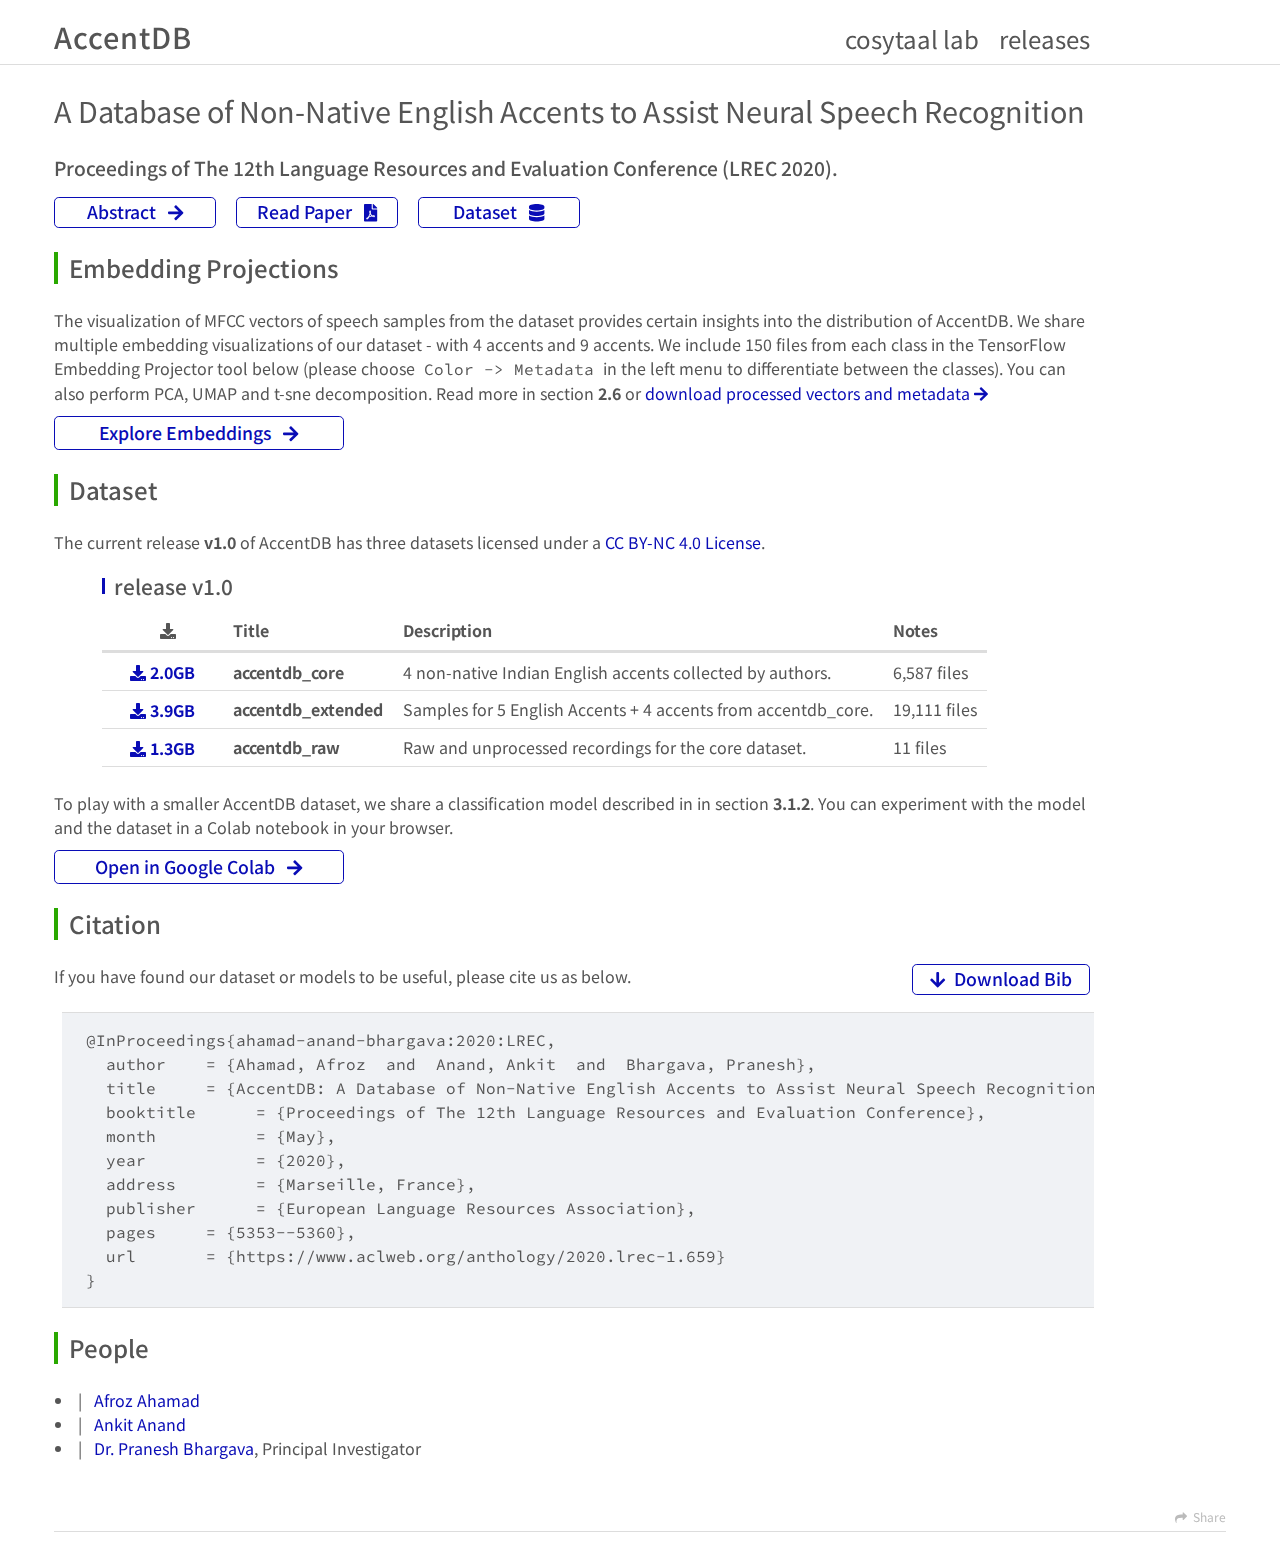
==== about/index.html @ f9393a32 "Site updated: 2020-05-30 22:33:42" ====
<!DOCTYPE html>
<html>
<head>
  <meta charset="utf-8">
  
<!-- Google Analytics -->
<!-- Google Analytics -->
<script type="text/javascript">
  (function(i,s,o,g,r,a,m){i['GoogleAnalyticsObject']=r;i[r]=i[r]||function(){
  (i[r].q=i[r].q||[]).push(arguments)},i[r].l=1*new Date();a=s.createElement(o),
  m=s.getElementsByTagName(o)[0];a.async=1;a.src=g;m.parentNode.insertBefore(a,m)
  })(window,document,'script','//www.google-analytics.com/analytics.js','ga');
  
  ga('create', 'UA-130229762-1', 'auto');
  ga('send', 'pageview');
  
  </script>
  <!-- End Google Analytics -->
<!-- End Google Analytics -->


  
  <title>A Database of Non-Native English Accents to Assist Neural Speech Recognition | AccentDB</title>
  <meta name="viewport" content="width=device-width, initial-scale=1, maximum-scale=1">
  <meta name="description" content="A Database of Non-Native English Accents to Assist Neural Speech Recognition">
<meta property="og:type" content="website">
<meta property="og:title" content="A Database of Non-Native English Accents to Assist Neural Speech Recognition">
<meta property="og:url" content="https:&#x2F;&#x2F;accentdb.github.io&#x2F;about&#x2F;index.html">
<meta property="og:site_name" content="AccentDB">
<meta property="og:description" content="A Database of Non-Native English Accents to Assist Neural Speech Recognition">
<meta property="og:locale" content="en">
<meta property="og:updated_time" content="2020-05-30T17:02:14.116Z">
<meta name="twitter:card" content="summary">
  
    <link rel="alternate" href="/atom.xml" title="AccentDB" type="application/atom+xml">
  
  
    <link rel="icon" href="/logo.ico">
  
  
    <link href="//fonts.googleapis.com/css?family=Source+Code+Pro" rel="stylesheet" type="text/css">
  
  <link href="https://fonts.googleapis.com/css?family=Noto+Sans+KR:100,300,400,700&amp;subset=korean" rel="stylesheet">
  <link rel="stylesheet" href="/css/style.css">
</head>

<body>
  <div id="container">
    <div id="wrap">
      <header id="header">
  <!--<div id="banner"></div>-->
  <div id="header-outer" class="outer">
    <div id="header-inner" class="inner">
      <nav id="main-nav">
        <a id="main-nav-toggle" class="nav-icon"></a>
        <a href="/about"" id="main-nav-title" class="main-nav-link">AccentDB</a>
        
        <a class="side-nav-title" href="https://github.com/AccentDB/accentdb.github.io/releases" target="_blank" rel="noopener" title="GitHub Releases">releases</a>
        <a class="side-nav-title" href="https://sites.google.com/view/cosytaal/home" target="_blank" rel="noopener" title="Cosy-Taal Lab">cosytaal lab</a>
      </nav>
    </div>
  </div>
</header>

      <div class="outer">
        <section id="main"><article id="page-" class="article article-type-page" itemscope itemprop="blogPost">
  <div class="article-meta">
    
  </div>
  <div class="article-inner">
    
    
      <header class="article-header">
        
  
    <h1 class="article-title" itemprop="name">
      A Database of Non-Native English Accents to Assist Neural Speech Recognition
    </h1>
  

      </header>
    
    <div class="article-entry" itemprop="articleBody">
      
        <p><a class="conf" name="paper" href="http://www.lrec-conf.org/proceedings/lrec2020/index.html" target="_blank" rel="noopener"> Proceedings of The 12th Language Resources and Evaluation Conference (LREC 2020). </a><br><a class="button" href="https://www.aclweb.org/anthology/2020.lrec-1.659/" target="_blank" rel="noopener"> Abstract &nbsp; <svg aria-hidden="true" focusable="false" data-prefix="fas" data-icon="arrow-right" class="svg-inline--fa fa-arrow-right fa-w-14" role="img" xmlns="http://www.w3.org/2000/svg" viewBox="0 0 448 512"><path fill="currentColor" d="M190.5 66.9l22.2-22.2c9.4-9.4 24.6-9.4 33.9 0L441 239c9.4 9.4 9.4 24.6 0 33.9L246.6 467.3c-9.4 9.4-24.6 9.4-33.9 0l-22.2-22.2c-9.5-9.5-9.3-25 .4-34.3L311.4 296H24c-13.3 0-24-10.7-24-24v-32c0-13.3 10.7-24 24-24h287.4L190.9 101.2c-9.8-9.3-10-24.8-.4-34.3z"></path></svg> </a> <a class="button" href="https://www.aclweb.org/anthology/2020.lrec-1.659.pdf" target="_blank" rel="noopener"> Read Paper &nbsp; <svg aria-hidden="true" focusable="false" data-prefix="fas" data-icon="file-pdf" class="svg-inline--fa fa-file-pdf fa-w-12" role="img" xmlns="http://www.w3.org/2000/svg" viewBox="0 0 384 512"><path fill="currentColor" d="M181.9 256.1c-5-16-4.9-46.9-2-46.9 8.4 0 7.6 36.9 2 46.9zm-1.7 47.2c-7.7 20.2-17.3 43.3-28.4 62.7 18.3-7 39-17.2 62.9-21.9-12.7-9.6-24.9-23.4-34.5-40.8zM86.1 428.1c0 .8 13.2-5.4 34.9-40.2-6.7 6.3-29.1 24.5-34.9 40.2zM248 160h136v328c0 13.3-10.7 24-24 24H24c-13.3 0-24-10.7-24-24V24C0 10.7 10.7 0 24 0h200v136c0 13.2 10.8 24 24 24zm-8 171.8c-20-12.2-33.3-29-42.7-53.8 4.5-18.5 11.6-46.6 6.2-64.2-4.7-29.4-42.4-26.5-47.8-6.8-5 18.3-.4 44.1 8.1 77-11.6 27.6-28.7 64.6-40.8 85.8-.1 0-.1.1-.2.1-27.1 13.9-73.6 44.5-54.5 68 5.6 6.9 16 10 21.5 10 17.9 0 35.7-18 61.1-61.8 25.8-8.5 54.1-19.1 79-23.2 21.7 11.8 47.1 19.5 64 19.5 29.2 0 31.2-32 19.7-43.4-13.9-13.6-54.3-9.7-73.6-7.2zM377 105L279 7c-4.5-4.5-10.6-7-17-7h-6v128h128v-6.1c0-6.3-2.5-12.4-7-16.9zm-74.1 255.3c4.1-2.7-2.5-11.9-42.8-9 37.1 15.8 42.8 9 42.8 9z"></path></svg> </a> <a class="button" href="#dataset"> Dataset &nbsp; <svg aria-hidden="true" focusable="false" data-prefix="fas" data-icon="database" class="svg-inline--fa fa-database fa-w-14" role="img" xmlns="http://www.w3.org/2000/svg" viewBox="0 0 448 512"><path fill="currentColor" d="M448 73.143v45.714C448 159.143 347.667 192 224 192S0 159.143 0 118.857V73.143C0 32.857 100.333 0 224 0s224 32.857 224 73.143zM448 176v102.857C448 319.143 347.667 352 224 352S0 319.143 0 278.857V176c48.125 33.143 136.208 48.572 224 48.572S399.874 209.143 448 176zm0 160v102.857C448 479.143 347.667 512 224 512S0 479.143 0 438.857V336c48.125 33.143 136.208 48.572 224 48.572S399.874 369.143 448 336z"></path></svg> </a></p>
<h2 id="Embedding-Projections"><a href="#Embedding-Projections" class="headerlink" title="Embedding Projections"></a>Embedding Projections</h2><p>The visualization of MFCC vectors of speech samples from the dataset provides certain insights into the distribution of AccentDB. We share multiple embedding visualizations of our dataset - with 4 accents and 9 accents. We include 150 files from each  class in the TensorFlow Embedding Projector tool below (please choose <code>Color -&gt; Metadata</code> in the left menu to differentiate between the classes). You can also perform PCA, UMAP and t-sne decomposition. Read more in section <strong>2.6</strong> or <a href="https://github.com/AccentDB/embedding-projection" target="_blank" rel="noopener" name="dataset">download processed vectors and metadata <svg aria-hidden="true" focusable="false" data-prefix="fas" data-icon="arrow-right" class="svg-inline--fa fa-arrow-right fa-w-14" role="img" xmlns="http://www.w3.org/2000/svg" viewBox="0 0 448 512"><path fill="currentColor" d="M190.5 66.9l22.2-22.2c9.4-9.4 24.6-9.4 33.9 0L441 239c9.4 9.4 9.4 24.6 0 33.9L246.6 467.3c-9.4 9.4-24.6 9.4-33.9 0l-22.2-22.2c-9.5-9.5-9.3-25 .4-34.3L311.4 296H24c-13.3 0-24-10.7-24-24v-32c0-13.3 10.7-24 24-24h287.4L190.9 101.2c-9.8-9.3-10-24.8-.4-34.3z"></path></svg></a><br><a class="button-large" href="https://projector.tensorflow.org/?config=https://raw.githubusercontent.com/AccentDB/embedding-150/master/template_projector_config.json" target="_blank" rel="noopener"> Explore Embeddings &nbsp; <svg aria-hidden="true" focusable="false" data-prefix="fas" data-icon="arrow-right" class="svg-inline--fa fa-arrow-right fa-w-14" role="img" xmlns="http://www.w3.org/2000/svg" viewBox="0 0 448 512"><path fill="currentColor" d="M190.5 66.9l22.2-22.2c9.4-9.4 24.6-9.4 33.9 0L441 239c9.4 9.4 9.4 24.6 0 33.9L246.6 467.3c-9.4 9.4-24.6 9.4-33.9 0l-22.2-22.2c-9.5-9.5-9.3-25 .4-34.3L311.4 296H24c-13.3 0-24-10.7-24-24v-32c0-13.3 10.7-24 24-24h287.4L190.9 101.2c-9.8-9.3-10-24.8-.4-34.3z"></path></svg></a></p>
<h2 id="Dataset"><a href="#Dataset" class="headerlink" title="Dataset"></a>Dataset</h2><p>The current release <strong>v1.0</strong> of AccentDB has three datasets licensed under a <a href="./LICENSE">CC BY-NC 4.0 License</a>.</p>
<h3 id="release-v1-0"><a href="#release-v1-0" class="headerlink" title="release v1.0"></a>release v1.0</h3><table>
<thead>
<tr>
<th align="center"><center> <svg aria-hidden="true" focusable="false" data-prefix="fas" data-icon="download" class="svg-inline--fa fa-download fa-w-16" role="img" xmlns="http://www.w3.org/2000/svg" viewBox="0 0 512 512"><path fill="currentColor" d="M216 0h80c13.3 0 24 10.7 24 24v168h87.7c17.8 0 26.7 21.5 14.1 34.1L269.7 378.3c-7.5 7.5-19.8 7.5-27.3 0L90.1 226.1c-12.6-12.6-3.7-34.1 14.1-34.1H192V24c0-13.3 10.7-24 24-24zm296 376v112c0 13.3-10.7 24-24 24H24c-13.3 0-24-10.7-24-24V376c0-13.3 10.7-24 24-24h146.7l49 49c20.1 20.1 52.5 20.1 72.6 0l49-49H488c13.3 0 24 10.7 24 24zm-124 88c0-11-9-20-20-20s-20 9-20 20 9 20 20 20 20-9 20-20zm64 0c0-11-9-20-20-20s-20 9-20 20 9 20 20 20 20-9 20-20z"></path></svg> </center></th>
<th align="left">Title</th>
<th align="left">Description</th>
<th align="right">Notes</th>
</tr>
</thead>
<tbody><tr>
<td align="center"><a class="button-download" href=""> <svg aria-hidden="true" focusable="false" data-prefix="fas" data-icon="download" class="svg-inline--fa fa-download fa-w-16" role="img" xmlns="http://www.w3.org/2000/svg" viewBox="0 0 512 512"><path fill="currentColor" d="M216 0h80c13.3 0 24 10.7 24 24v168h87.7c17.8 0 26.7 21.5 14.1 34.1L269.7 378.3c-7.5 7.5-19.8 7.5-27.3 0L90.1 226.1c-12.6-12.6-3.7-34.1 14.1-34.1H192V24c0-13.3 10.7-24 24-24zm296 376v112c0 13.3-10.7 24-24 24H24c-13.3 0-24-10.7-24-24V376c0-13.3 10.7-24 24-24h146.7l49 49c20.1 20.1 52.5 20.1 72.6 0l49-49H488c13.3 0 24 10.7 24 24zm-124 88c0-11-9-20-20-20s-20 9-20 20 9 20 20 20 20-9 20-20zm64 0c0-11-9-20-20-20s-20 9-20 20 9 20 20 20 20-9 20-20z"></path></svg> <strong>2.0GB</strong> </a></td>
<td align="left"><strong>accentdb_core</strong></td>
<td align="left">4 non-native Indian English accents collected by authors.</td>
<td align="right">6,587 files</td>
</tr>
<tr>
<td align="center"><a class="button-download" href=""> <svg aria-hidden="true" focusable="false" data-prefix="fas" data-icon="download" class="svg-inline--fa fa-download fa-w-16" role="img" xmlns="http://www.w3.org/2000/svg" viewBox="0 0 512 512"><path fill="currentColor" d="M216 0h80c13.3 0 24 10.7 24 24v168h87.7c17.8 0 26.7 21.5 14.1 34.1L269.7 378.3c-7.5 7.5-19.8 7.5-27.3 0L90.1 226.1c-12.6-12.6-3.7-34.1 14.1-34.1H192V24c0-13.3 10.7-24 24-24zm296 376v112c0 13.3-10.7 24-24 24H24c-13.3 0-24-10.7-24-24V376c0-13.3 10.7-24 24-24h146.7l49 49c20.1 20.1 52.5 20.1 72.6 0l49-49H488c13.3 0 24 10.7 24 24zm-124 88c0-11-9-20-20-20s-20 9-20 20 9 20 20 20 20-9 20-20zm64 0c0-11-9-20-20-20s-20 9-20 20 9 20 20 20 20-9 20-20z"></path></svg> <strong>3.9GB</strong> </a></td>
<td align="left"><strong>accentdb_extended</strong></td>
<td align="left">Samples for 5 English Accents + 4 accents from accentdb_core.</td>
<td align="right">19,111 files</td>
</tr>
<tr>
<td align="center"><a class="button-download" href=""> <svg aria-hidden="true" focusable="false" data-prefix="fas" data-icon="download" class="svg-inline--fa fa-download fa-w-16" role="img" xmlns="http://www.w3.org/2000/svg" viewBox="0 0 512 512"><path fill="currentColor" d="M216 0h80c13.3 0 24 10.7 24 24v168h87.7c17.8 0 26.7 21.5 14.1 34.1L269.7 378.3c-7.5 7.5-19.8 7.5-27.3 0L90.1 226.1c-12.6-12.6-3.7-34.1 14.1-34.1H192V24c0-13.3 10.7-24 24-24zm296 376v112c0 13.3-10.7 24-24 24H24c-13.3 0-24-10.7-24-24V376c0-13.3 10.7-24 24-24h146.7l49 49c20.1 20.1 52.5 20.1 72.6 0l49-49H488c13.3 0 24 10.7 24 24zm-124 88c0-11-9-20-20-20s-20 9-20 20 9 20 20 20 20-9 20-20zm64 0c0-11-9-20-20-20s-20 9-20 20 9 20 20 20 20-9 20-20z"></path></svg> <strong>1.3GB</strong> </a></td>
<td align="left"><strong>accentdb_raw</strong></td>
<td align="left">Raw and unprocessed recordings for the core dataset.</td>
<td align="right">11 files</td>
</tr>
</tbody></table>
<p>To play with a smaller AccentDB dataset, we share a classification model described in in section <strong>3.1.2</strong>. You can experiment with the model and the dataset in a Colab notebook in your browser.<br><a class="button-large" href="https://www.google.com" target="_blank" rel="noopener"> Open in Google Colab &nbsp; <svg aria-hidden="true" focusable="false" data-prefix="fas" data-icon="arrow-right" class="svg-inline--fa fa-arrow-right fa-w-14" role="img" xmlns="http://www.w3.org/2000/svg" viewBox="0 0 448 512"><path fill="currentColor" d="M190.5 66.9l22.2-22.2c9.4-9.4 24.6-9.4 33.9 0L441 239c9.4 9.4 9.4 24.6 0 33.9L246.6 467.3c-9.4 9.4-24.6 9.4-33.9 0l-22.2-22.2c-9.5-9.5-9.3-25 .4-34.3L311.4 296H24c-13.3 0-24-10.7-24-24v-32c0-13.3 10.7-24 24-24h287.4L190.9 101.2c-9.8-9.3-10-24.8-.4-34.3z"></path></svg></a></p>
<h2 id="Citation"><a href="#Citation" class="headerlink" title="Citation"></a>Citation</h2><p>If you have found our dataset or models to be useful, please cite us as below. <a class="button-bib" target="_blank" href="http://www.lrec-conf.org/proceedings/lrec2020/bib/2020.lrec-1.659.bib"><svg aria-hidden="true" focusable="false" data-prefix="fas" data-icon="arrow-down" class="svg-inline--fa fa-arrow-down fa-w-14" role="img" xmlns="http://www.w3.org/2000/svg" viewBox="0 0 448 512"><path fill="currentColor" d="M413.1 222.5l22.2 22.2c9.4 9.4 9.4 24.6 0 33.9L241 473c-9.4 9.4-24.6 9.4-33.9 0L12.7 278.6c-9.4-9.4-9.4-24.6 0-33.9l22.2-22.2c9.5-9.5 25-9.3 34.3.4L184 343.4V56c0-13.3 10.7-24 24-24h32c13.3 0 24 10.7 24 24v287.4l114.8-120.5c9.3-9.8 24.8-10 34.3-.4z"></path></svg>&nbsp;&nbsp;Download Bib</a></p>
<figure class="highlight plain"><table><tr><td class="gutter"><pre><span class="line">1</span></pre></td><td class="code"><pre><span class="line">@InProceedings&#123;ahamad-anand-bhargava:2020:LREC,</span></pre></td></tr><tr><td class="gutter"><pre><span class="line">2</span></pre></td><td class="code"><pre><span class="line">  author    &#x3D; &#123;Ahamad, Afroz  and  Anand, Ankit  and  Bhargava, Pranesh&#125;,</span></pre></td></tr><tr><td class="gutter"><pre><span class="line">3</span></pre></td><td class="code"><pre><span class="line">  title     &#x3D; &#123;AccentDB: A Database of Non-Native English Accents to Assist Neural Speech Recognition&#125;,</span></pre></td></tr><tr><td class="gutter"><pre><span class="line">4</span></pre></td><td class="code"><pre><span class="line">  booktitle      &#x3D; &#123;Proceedings of The 12th Language Resources and Evaluation Conference&#125;,</span></pre></td></tr><tr><td class="gutter"><pre><span class="line">5</span></pre></td><td class="code"><pre><span class="line">  month          &#x3D; &#123;May&#125;,</span></pre></td></tr><tr><td class="gutter"><pre><span class="line">6</span></pre></td><td class="code"><pre><span class="line">  year           &#x3D; &#123;2020&#125;,</span></pre></td></tr><tr><td class="gutter"><pre><span class="line">7</span></pre></td><td class="code"><pre><span class="line">  address        &#x3D; &#123;Marseille, France&#125;,</span></pre></td></tr><tr><td class="gutter"><pre><span class="line">8</span></pre></td><td class="code"><pre><span class="line">  publisher      &#x3D; &#123;European Language Resources Association&#125;,</span></pre></td></tr><tr><td class="gutter"><pre><span class="line">9</span></pre></td><td class="code"><pre><span class="line">  pages     &#x3D; &#123;5353--5360&#125;,</span></pre></td></tr><tr><td class="gutter"><pre><span class="line">10</span></pre></td><td class="code"><pre><span class="line">  url       &#x3D; &#123;https:&#x2F;&#x2F;www.aclweb.org&#x2F;anthology&#x2F;2020.lrec-1.659&#125;</span></pre></td></tr><tr><td class="gutter"><pre><span class="line">11</span></pre></td><td class="code"><pre><span class="line">&#125;</span></pre></td></tr></table></figure>

<h2 id="People"><a href="#People" class="headerlink" title="People"></a>People</h2><ul>
<li>&nbsp;| &nbsp; <a href="https://afrozsahamad.com/" target="_blank" rel="noopener">Afroz Ahamad</a></li>
<li>&nbsp;| &nbsp; <a href="https://github.com/ankit0905" target="_blank" rel="noopener">Ankit Anand</a></li>
<li>&nbsp;| &nbsp; <a href="https://universe.bits-pilani.ac.in/hyderabad/praneshbhargava/Profile" target="_blank" rel="noopener">Dr. Pranesh Bhargava</a>, Principal Investigator</li>
</ul>
<style>svg:not(:root).svg-inline--fa {
  overflow: visible;
}

.svg-inline--fa {
  display: inline-block;
  font-size: inherit;
  height: 1em;
  overflow: visible;
  vertical-align: -0.125em;
}
.svg-inline--fa.fa-lg {
  vertical-align: -0.225em;
}
.svg-inline--fa.fa-w-1 {
  width: 0.0625em;
}
.svg-inline--fa.fa-w-2 {
  width: 0.125em;
}
.svg-inline--fa.fa-w-3 {
  width: 0.1875em;
}
.svg-inline--fa.fa-w-4 {
  width: 0.25em;
}
.svg-inline--fa.fa-w-5 {
  width: 0.3125em;
}
.svg-inline--fa.fa-w-6 {
  width: 0.375em;
}
.svg-inline--fa.fa-w-7 {
  width: 0.4375em;
}
.svg-inline--fa.fa-w-8 {
  width: 0.5em;
}
.svg-inline--fa.fa-w-9 {
  width: 0.5625em;
}
.svg-inline--fa.fa-w-10 {
  width: 0.625em;
}
.svg-inline--fa.fa-w-11 {
  width: 0.6875em;
}
.svg-inline--fa.fa-w-12 {
  width: 0.75em;
}
.svg-inline--fa.fa-w-13 {
  width: 0.8125em;
}
.svg-inline--fa.fa-w-14 {
  width: 0.875em;
}
.svg-inline--fa.fa-w-15 {
  width: 0.9375em;
}
.svg-inline--fa.fa-w-16 {
  width: 1em;
}
.svg-inline--fa.fa-w-17 {
  width: 1.0625em;
}
.svg-inline--fa.fa-w-18 {
  width: 1.125em;
}
.svg-inline--fa.fa-w-19 {
  width: 1.1875em;
}
.svg-inline--fa.fa-w-20 {
  width: 1.25em;
}
.svg-inline--fa.fa-pull-left {
  margin-right: 0.3em;
  width: auto;
}
.svg-inline--fa.fa-pull-right {
  margin-left: 0.3em;
  width: auto;
}
.svg-inline--fa.fa-border {
  height: 1.5em;
}
.svg-inline--fa.fa-li {
  width: 2em;
}
.svg-inline--fa.fa-fw {
  width: 1.25em;
}

.fa-layers svg.svg-inline--fa {
  bottom: 0;
  left: 0;
  margin: auto;
  position: absolute;
  right: 0;
  top: 0;
}

.fa-layers {
  display: inline-block;
  height: 1em;
  position: relative;
  text-align: center;
  vertical-align: -0.125em;
  width: 1em;
}
.fa-layers svg.svg-inline--fa {
  -webkit-transform-origin: center center;
          transform-origin: center center;
}

.fa-layers-counter, .fa-layers-text {
  display: inline-block;
  position: absolute;
  text-align: center;
}

.fa-layers-text {
  left: 50%;
  top: 50%;
  -webkit-transform: translate(-50%, -50%);
          transform: translate(-50%, -50%);
  -webkit-transform-origin: center center;
          transform-origin: center center;
}

.fa-layers-counter {
  background-color: #ff253a;
  border-radius: 1em;
  -webkit-box-sizing: border-box;
          box-sizing: border-box;
  color: #fff;
  height: 1.5em;
  line-height: 1;
  max-width: 5em;
  min-width: 1.5em;
  overflow: hidden;
  padding: 0.25em;
  right: 0;
  text-overflow: ellipsis;
  top: 0;
  -webkit-transform: scale(0.25);
          transform: scale(0.25);
  -webkit-transform-origin: top right;
          transform-origin: top right;
}

.fa-layers-bottom-right {
  bottom: 0;
  right: 0;
  top: auto;
  -webkit-transform: scale(0.25);
          transform: scale(0.25);
  -webkit-transform-origin: bottom right;
          transform-origin: bottom right;
}

.fa-layers-bottom-left {
  bottom: 0;
  left: 0;
  right: auto;
  top: auto;
  -webkit-transform: scale(0.25);
          transform: scale(0.25);
  -webkit-transform-origin: bottom left;
          transform-origin: bottom left;
}

.fa-layers-top-right {
  right: 0;
  top: 0;
  -webkit-transform: scale(0.25);
          transform: scale(0.25);
  -webkit-transform-origin: top right;
          transform-origin: top right;
}

.fa-layers-top-left {
  left: 0;
  right: auto;
  top: 0;
  -webkit-transform: scale(0.25);
          transform: scale(0.25);
  -webkit-transform-origin: top left;
          transform-origin: top left;
}

.fa-lg {
  font-size: 1.3333333333em;
  line-height: 0.75em;
  vertical-align: -0.0667em;
}

.fa-xs {
  font-size: 0.75em;
}

.fa-sm {
  font-size: 0.875em;
}

.fa-1x {
  font-size: 1em;
}

.fa-2x {
  font-size: 2em;
}

.fa-3x {
  font-size: 3em;
}

.fa-4x {
  font-size: 4em;
}

.fa-5x {
  font-size: 5em;
}

.fa-6x {
  font-size: 6em;
}

.fa-7x {
  font-size: 7em;
}

.fa-8x {
  font-size: 8em;
}

.fa-9x {
  font-size: 9em;
}

.fa-10x {
  font-size: 10em;
}

.fa-fw {
  text-align: center;
  width: 1.25em;
}

.fa-ul {
  list-style-type: none;
  margin-left: 2.5em;
  padding-left: 0;
}
.fa-ul > li {
  position: relative;
}

.fa-li {
  left: -2em;
  position: absolute;
  text-align: center;
  width: 2em;
  line-height: inherit;
}

.fa-border {
  border: solid 0.08em #eee;
  border-radius: 0.1em;
  padding: 0.2em 0.25em 0.15em;
}

.fa-pull-left {
  float: left;
}

.fa-pull-right {
  float: right;
}

.fa.fa-pull-left,
.fas.fa-pull-left,
.far.fa-pull-left,
.fal.fa-pull-left,
.fab.fa-pull-left {
  margin-right: 0.3em;
}
.fa.fa-pull-right,
.fas.fa-pull-right,
.far.fa-pull-right,
.fal.fa-pull-right,
.fab.fa-pull-right {
  margin-left: 0.3em;
}

.fa-spin {
  -webkit-animation: fa-spin 2s infinite linear;
          animation: fa-spin 2s infinite linear;
}

.fa-pulse {
  -webkit-animation: fa-spin 1s infinite steps(8);
          animation: fa-spin 1s infinite steps(8);
}

@-webkit-keyframes fa-spin {
  0% {
    -webkit-transform: rotate(0deg);
            transform: rotate(0deg);
  }
  100% {
    -webkit-transform: rotate(360deg);
            transform: rotate(360deg);
  }
}

@keyframes fa-spin {
  0% {
    -webkit-transform: rotate(0deg);
            transform: rotate(0deg);
  }
  100% {
    -webkit-transform: rotate(360deg);
            transform: rotate(360deg);
  }
}
.fa-rotate-90 {
  -ms-filter: "progid:DXImageTransform.Microsoft.BasicImage(rotation=1)";
  -webkit-transform: rotate(90deg);
          transform: rotate(90deg);
}

.fa-rotate-180 {
  -ms-filter: "progid:DXImageTransform.Microsoft.BasicImage(rotation=2)";
  -webkit-transform: rotate(180deg);
          transform: rotate(180deg);
}

.fa-rotate-270 {
  -ms-filter: "progid:DXImageTransform.Microsoft.BasicImage(rotation=3)";
  -webkit-transform: rotate(270deg);
          transform: rotate(270deg);
}

.fa-flip-horizontal {
  -ms-filter: "progid:DXImageTransform.Microsoft.BasicImage(rotation=0, mirror=1)";
  -webkit-transform: scale(-1, 1);
          transform: scale(-1, 1);
}

.fa-flip-vertical {
  -ms-filter: "progid:DXImageTransform.Microsoft.BasicImage(rotation=2, mirror=1)";
  -webkit-transform: scale(1, -1);
          transform: scale(1, -1);
}

.fa-flip-both, .fa-flip-horizontal.fa-flip-vertical {
  -ms-filter: "progid:DXImageTransform.Microsoft.BasicImage(rotation=2, mirror=1)";
  -webkit-transform: scale(-1, -1);
          transform: scale(-1, -1);
}

:root .fa-rotate-90,
:root .fa-rotate-180,
:root .fa-rotate-270,
:root .fa-flip-horizontal,
:root .fa-flip-vertical,
:root .fa-flip-both {
  -webkit-filter: none;
          filter: none;
}

.fa-stack {
  display: inline-block;
  height: 2em;
  position: relative;
  width: 2.5em;
}

.fa-stack-1x,
.fa-stack-2x {
  bottom: 0;
  left: 0;
  margin: auto;
  position: absolute;
  right: 0;
  top: 0;
}

.svg-inline--fa.fa-stack-1x {
  height: 1em;
  width: 1.25em;
}
.svg-inline--fa.fa-stack-2x {
  height: 2em;
  width: 2.5em;
}

.fa-inverse {
  color: #fff;
}

.sr-only {
  border: 0;
  clip: rect(0, 0, 0, 0);
  height: 1px;
  margin: -1px;
  overflow: hidden;
  padding: 0;
  position: absolute;
  width: 1px;
}

.sr-only-focusable:active, .sr-only-focusable:focus {
  clip: auto;
  height: auto;
  margin: 0;
  overflow: visible;
  position: static;
  width: auto;
}

.svg-inline--fa .fa-primary {
  fill: var(--fa-primary-color, currentColor);
  opacity: 1;
  opacity: var(--fa-primary-opacity, 1);
}

.svg-inline--fa .fa-secondary {
  fill: var(--fa-secondary-color, currentColor);
  opacity: 0.4;
  opacity: var(--fa-secondary-opacity, 0.4);
}

.svg-inline--fa.fa-swap-opacity .fa-primary {
  opacity: 0.4;
  opacity: var(--fa-secondary-opacity, 0.4);
}

.svg-inline--fa.fa-swap-opacity .fa-secondary {
  opacity: 1;
  opacity: var(--fa-primary-opacity, 1);
}

.svg-inline--fa mask .fa-primary,
.svg-inline--fa mask .fa-secondary {
  fill: black;
}

.fad.fa-inverse {
  color: #fff;
}</style>
      
    </div>
    <footer class="article-footer">
      <a data-url="https://accentdb.github.io/about/index.html" data-id="ckatvw9n4000006crb6v99bp5" class="article-share-link">Share</a>
      
      
    </footer>
  </div>
  
    
  
</article>

</section>
      </div>
      <!-- <footer id="footer">
  
  <div class="outer">
    <div id="footer-info" class="inner">
      &copy; 2020 AccentDB<br>
      Powered by <a href="http://hexo.io/" target="_blank">Hexo</a> with 
      theme_by <a href="http://hexo.io/" target="_blank">mango</a>
    </div>
  </div>
</footer> -->
    </div>
    <nav id="mobile-nav">
  
</nav>
    

<script src="//ajax.googleapis.com/ajax/libs/jquery/2.0.3/jquery.min.js"></script>


  <link rel="stylesheet" href="/fancybox/jquery.fancybox.css">
  <script src="/fancybox/jquery.fancybox.pack.js"></script>


<script src="/js/script.js"></script>



  </div>
</body>
</html>
---- css/style.css ----
body {
  width: 100%;
}
body:before,
body:after {
  content: "";
  display: table;
}
body:after {
  clear: both;
}
html,
body,
div,
span,
applet,
object,
iframe,
h1,
h2,
h3,
h4,
h5,
h6,
p,
blockquote,
pre,
a,
abbr,
acronym,
address,
big,
cite,
code,
del,
dfn,
em,
img,
ins,
kbd,
q,
s,
samp,
small,
strike,
strong,
sub,
sup,
tt,
var,
dl,
dt,
dd,
ol,
ul,
li,
fieldset,
form,
label,
legend,
table,
caption,
tbody,
tfoot,
thead,
tr,
th,
td {
  margin: 0;
  padding: 0;
  border: 0;
  outline: 0;
  font-weight: inherit;
  font-style: inherit;
  font-family: inherit;
  font-size: 100%;
  vertical-align: baseline;
}
body {
  line-height: 1;
  color: #000;
  background: #fff;
}
ol,
ul {
  list-style: none;
}
table {
  border-collapse: separate;
  border-spacing: 0;
  vertical-align: middle;
}
caption,
th,
td {
  text-align: left;
  font-weight: normal;
  vertical-align: middle;
}
a img {
  border: none;
}
input,
button {
  margin: 0;
  padding: 0;
}
input::-moz-focus-inner,
button::-moz-focus-inner {
  border: 0;
  padding: 0;
}
@font-face {
  font-family: FontAwesome;
  font-style: normal;
  font-weight: normal;
  src: url("fonts/fontawesome-webfont.eot?v=#4.0.3");
  src: url("fonts/fontawesome-webfont.eot?#iefix&v=#4.0.3") format("embedded-opentype"), url("fonts/fontawesome-webfont.woff?v=#4.0.3") format("woff"), url("fonts/fontawesome-webfont.ttf?v=#4.0.3") format("truetype"), url("fonts/fontawesome-webfont.svg#fontawesomeregular?v=#4.0.3") format("svg");
}
html,
body,
#container {
  height: 100%;
  background: #ededed;
}
body {
  background: #fff;
  font: 16px "Noto Sans KR", sans-serif, -apple-system, BlinkMacSystemFont, "Segoe UI", "Roboto", "Oxygen", "Ubuntu", "Cantarell", "Fira Sans", "Droid Sans", "Helvetica Neue", sans-serif;
  -webkit-text-size-adjust: 100%;
  margin: auto;
}
.outer {
  max-width: 1220px;
  margin: 0 auto;
  padding: 0;
}
.outer:before,
.outer:after {
  content: "";
  display: table;
}
.outer:after {
  clear: both;
}
.inner {
  padding: 0 1.5rem 0 1.5rem;
}
.left,
.alignleft {
  float: left;
}
.right,
.alignright {
  float: right;
}
.clear {
  clear: both;
}
#container {
  position: relative;
}
.mobile-nav-on {
  overflow: hidden;
}
#wrap {
  width: 100%;
  position: absolute;
  top: 0;
  left: 0;
  -webkit-transition: 0.2s ease-out;
  -moz-transition: 0.2s ease-out;
  -ms-transition: 0.2s ease-out;
  transition: 0.2s ease-out;
  z-index: 1;
  background: #fff;
}
.mobile-nav-on #wrap {
  left: 280px;
}
.article-category-link,
.archive-year,
.widget-title {
  text-decoration: none;
  text-transform: uppercase;
  letter-spacing: 2px;
  color: #999;
  margin-bottom: 1em;
  margin-left: 5px;
  line-height: 1em;
  text-shadow: 0 1px #fff;
  font-weight: bold;
}
.article-entry h1,
.widget h1 {
  font-size: 2em;
}
.article-entry h2,
.widget h2 {
  font-size: 1.5em;
}
.article-entry h3,
.widget h3 {
  font-size: 1.3em;
}
.article-entry h4,
.widget h4 {
  font-size: 1.2em;
}
.article-entry h5,
.widget h5 {
  font-size: 1em;
}
.article-entry h6,
.widget h6 {
  font-size: 1em;
  color: #999;
}
.article-entry hr,
.widget hr {
  border: 1px dashed #ddd;
}
.article-entry strong,
.widget strong {
  font-weight: bold;
}
.article-entry em,
.widget em,
.article-entry cite,
.widget cite {
  font-style: italic;
}
.article-entry sup,
.widget sup,
.article-entry sub,
.widget sub {
  font-size: 0.75em;
  line-height: 0;
  position: relative;
  vertical-align: baseline;
}
.article-entry sup,
.widget sup {
  top: -0.5em;
}
.article-entry sub,
.widget sub {
  bottom: -0.2em;
}
.article-entry small,
.widget small {
  font-size: 0.85em;
}
.article-entry acronym,
.widget acronym,
.article-entry abbr,
.widget abbr {
  border-bottom: 1px dotted;
}
.article-entry ul,
.widget ul,
.article-entry ol,
.widget ol,
.article-entry dl,
.widget dl {
  margin: 0 20px;
  line-height: 1.5rem;
}
.article-entry ul ul,
.widget ul ul,
.article-entry ol ul,
.widget ol ul,
.article-entry ul ol,
.widget ul ol,
.article-entry ol ol,
.widget ol ol {
  margin-top: 0;
  margin-bottom: 0;
}
.article-entry ul,
.widget ul {
  list-style: disc;
}
.article-entry ol,
.widget ol {
  list-style: decimal;
}
.article-entry dt,
.widget dt {
  font-weight: bold;
}
#header {
  height: 4rem;
  font-size: 2rem;
  font-color: #555;
  position: relative;
  font-color: #555;
  border-bottom: 1px solid #ddd;
  background: solid #fff;
  text-align: center;
  position: sticky;
  top: 0;
  background-color: #fff;
  z-index: 40;
}
#header:before,
#header:after {
  content: "";
  left: 0;
  right: 0;
  height: 4rem;
}
#header:before {
  top: 0;
}
#header:after {
  bottom: 0;
}
#header-outer {
  height: 100%;
}
#header-inner {
  position: relative;
  overflow: hidden;
}
#banner {
  position: absolute;
  top: 0;
  left: 0;
  width: 80%;
  height: 100%;
  -webkit-background-size: cover;
  -moz-background-size: cover;
  background-size: cover;
  z-index: -1;
}
#header-title {
  text-align: center;
  height: 40px;
  position: absolute;
  top: 50%;
  left: 0;
  margin-top: -20px;
}
#logo,
#subtitle {
  text-decoration: none;
  color: #fff;
  font-weight: 300;
  text-shadow: 0 1px 4px rgba(0,0,0,0.3);
}
#logo {
  font-size: 40px;
  line-height: 40px;
  letter-spacing: 2px;
}
#subtitle {
  font-size: 16px;
  line-height: 16px;
  letter-spacing: 1px;
}
#subtitle-wrap {
  margin-top: 16px;
}
#main-nav {
  width: 90%;
}
.nav-icon,
.main-nav-link,
.side-nav-title {
  float: left;
  color: #000;
  text-decoration: none;
  -webkit-transition: opacity 0.2s;
  -moz-transition: opacity 0.2s;
  -ms-transition: opacity 0.2s;
  transition: opacity 0.2s;
  display: block;
  padding: 1.3rem 1.2rem 1.2rem 0rem;
}
.nav-icon:hover,
.main-nav-link:hover,
.side-nav-title:hover {
  opacity: 1;
}
.nav-icon {
  font-family: FontAwesome;
  text-align: center;
  font-size: 16px;
  width: 16px;
  height: 16px;
  padding: 20px 15px;
  position: relative;
  cursor: pointer;
}
.main-nav-link {
  font-weight: 100;
  letter-spacing: 1px;
}
@media screen and (max-width: 479px) {
  .main-nav-link {
    display: none;
  }
}
.main-nav-link:hover {
  color: #090cb6;
}
#main-nav-toggle {
  display: none;
}
#main-nav-toggle:before {
  content: "\f0c9";
}
@media screen and (max-width: 479px) {
  #main-nav-toggle {
    display: block;
    color: #090cb6;
    padding: 1.25rem 1rem 0rem 0rem;
  }
}
#main-nav-title {
  color: #555;
  font-size: 1.8rem;
  padding: auto;
  line-height: 2rem;
  font-weight: 500;
}
#main-nav-title:hover {
  color: #090cb6;
}
.side-nav-title {
  color: #555;
  font-size: 1.5rem;
  right: 0;
  float: right;
  font-weight: 400;
  text-decoration: none;
}
.side-nav-title:hover {
  color: #090cb6;
}
#sub-nav {
  float: right;
  margin-right: -15px;
}
#nav-rss-link:before {
  content: "\f09e";
}
#nav-search-btn:before {
  content: "\f002";
}
#search-form-wrap {
  position: absolute;
  top: 15px;
  width: 150px;
  height: 30px;
  right: -150px;
  opacity: 0;
  -webkit-transition: 0.2s ease-out;
  -moz-transition: 0.2s ease-out;
  -ms-transition: 0.2s ease-out;
  transition: 0.2s ease-out;
}
#search-form-wrap.on {
  opacity: 1;
  right: 0;
}
@media screen and (max-width: 479px) {
  #search-form-wrap {
    width: 100%;
    right: -100%;
  }
}
.search-form {
  position: absolute;
  top: 0;
  left: 0;
  right: 0;
  background: #fff;
  padding: 5px 15px;
  border-radius: 15px;
  -webkit-box-shadow: 0 0 10px rgba(0,0,0,0.3);
  box-shadow: 0 0 10px rgba(0,0,0,0.3);
}
.search-form-input {
  border: none;
  background: none;
  color: #555;
  width: 100%;
  font: 13px "Noto Sans KR", sans-serif, -apple-system, BlinkMacSystemFont, "Segoe UI", "Roboto", "Oxygen", "Ubuntu", "Cantarell", "Fira Sans", "Droid Sans", "Helvetica Neue", sans-serif;
  outline: none;
}
.search-form-input::-webkit-search-results-decoration,
.search-form-input::-webkit-search-cancel-button {
  -webkit-appearance: none;
}
.search-form-submit {
  position: absolute;
  top: 50%;
  right: 10px;
  margin-top: -7px;
  font: 13px FontAwesome;
  border: none;
  background: none;
  color: #bbb;
  cursor: pointer;
}
.search-form-submit:hover,
.search-form-submit:focus {
  color: #777;
}
.article {
  margin: 0 0;
}
.article-inner {
  overflow: hidden;
}
.article-meta:before,
.article-meta:after {
  content: "";
  display: table;
}
.article-meta:after {
  clear: both;
}
.article-date {
  text-decoration: none;
  color: #999;
  float: left;
  font-size: 0.75rem;
  font-weight: 100;
  line-height: 1.5rem;
}
.article-category {
  float: left;
  line-height: 1em;
  color: #ccc;
  text-shadow: 0 1px #fff;
  margin-left: 8px;
}
.article-category:before {
  content: "\2022";
}
.article-category-link {
  margin: 0 12px 1em;
}
.article-header {
  padding: 1.5rem 1.5rem 0;
}
.article-title {
  text-decoration: none;
  font-size: 1.8em;
  text-spacing: 0.1rem;
  line-height: 1.5em;
  font-weight: 400;
  color: #555;
  -webkit-transition: color 0.5s;
  -moz-transition: color 0.5s;
  -ms-transition: color 0.5s;
  transition: color 0.5s;
}
.article-title:hover {
  color: #111;
}
.article-entry {
  color: #555;
  padding: 0 10rem 0 1.5rem;
  font-weight: 300;
}
.article-entry:before,
.article-entry:after {
  content: "";
  display: table;
}
.article-entry:after {
  clear: both;
}
.article-entry p,
.article-entry table {
  line-height: 1.5rem;
  margin: 1.5rem 0;
  font-weight: 400;
  font-size: 1rem;
}
.article-entry h1,
.article-entry h2,
.article-entry h3,
.article-entry h4,
.article-entry h5,
.article-entry h6 {
  font-weight: 500;
}
.article-entry h1,
.article-entry h2,
.article-entry h3,
.article-entry h4,
.article-entry h5,
.article-entry h6 {
  line-height: 1.5rem;
  margin: 1.5rem 0;
}
.article-entry h2 {
  border-left: 4px solid #2aa800;
  padding-left: 0.7rem;
  line-height: 2rem;
}
.article-entry h3 {
  border-left: 3px solid #090cb6;
  padding-left: calc(0.5rem + 1px);
  line-height: 1rem;
  margin-left: 3rem;
}
.article-entry h4,
.article-entry h5,
.article-entry h6 {
  border-left: 1px solid #00ff7f;
  padding-left: calc(0.5rem + 2px);
  line-height: 1rem;
}
.article-entry a {
  color: #090cb6;
  text-decoration: none;
}
.article-entry a.conf {
  color: #555;
  text-spacing: 2px;
  font-size: 1.2rem;
  font-weight: 500;
  height: 2.1rem;
  text-decoration: none;
  margin-right: 5rem;
}
.article-entry a.conf:hover {
  color: #090cb6;
  -webkit-transition: 0.5s;
  -moz-transition: 0.5s;
  -ms-transition: 0.5s;
  transition: 0.5s;
}
.article-entry a.button {
  display: inline-block;
  text-spacing: 2px;
  margin-right: 1rem;
  font-size: 1.1rem;
  font-weight: 500;
  color: #090cb6;
  margin-top: 1rem;
  width: 10rem;
  height: 1.8rem;
  border-radius: 0.3rem;
  background-color: #fff;
  text-align: center;
  vertical-align: middle;
  line-height: 1.8rem;
  border: 0.1rem solid #090cb6;
}
.article-entry a.button:hover {
  cursor: pointer;
  -webkit-transition: 0.3s;
  -moz-transition: 0.3s;
  -ms-transition: 0.3s;
  transition: 0.3s;
  background-color: #090cb6;
  color: #fff;
}
.article-entry a.button-download {
  display: inline-block;
  text-spacing: 2px;
  font-size: 1rem;
  font-weight: 400;
  padding: 0.1rem;
  margin: auto 0;
  color: #090cb6;
  width: 6rem;
  height: 1.2rem;
  border-radius: 0.3rem;
  background-color: #fff;
  text-align: center;
  vertical-align: middle;
  line-height: 1.2rem;
  border: 0.1rem solid #fff;
}
.article-entry a.button-download:hover {
  cursor: pointer;
  -webkit-transition: 0.3s;
  -moz-transition: 0.3s;
  -ms-transition: 0.3s;
  transition: 0.3s;
  border: 0.1rem solid #090cb6;
}
.article-entry a.button-large {
  margin-top: 0.7rem;
  display: inline-block;
  font-weight: 500;
  text-spacing: 2px;
  font-size: 1.1rem;
  color: #090cb6;
  width: 18rem;
  height: 2rem;
  border-radius: 0.3rem;
  background-color: #fff;
  text-align: center;
  vertical-align: middle;
  line-height: 2rem;
  border: 0.1rem solid #090cb6;
}
.article-entry a.button-large:hover {
  cursor: pointer;
  background-color: #090cb6;
  color: #fff;
  -webkit-transition: 0.3s;
  -moz-transition: 0.3s;
  -ms-transition: 0.3s;
  transition: 0.3s;
}
.article-entry a.button-bib {
  display: inline-block;
  font-weight: 500;
  text-spacing: 2px;
  font-size: 1.1rem;
  color: #090cb6;
  width: 11rem;
  height: 1.8rem;
  border-radius: 0.3rem;
  background-color: #fff;
  text-align: center;
  vertical-align: middle;
  line-height: 1.8rem;
  float: right;
  position: relative;
  border: 0.1rem solid #090cb6;
}
.article-entry a.button-bib:hover {
  -webkit-transition: 0.3s;
  -moz-transition: 0.3s;
  -ms-transition: 0.3s;
  transition: 0.3s;
  background-color: #090cb6;
  color: #fff;
  cursor: pointer;
}
.article-entry ul,
.article-entry ol,
.article-entry dl {
  margin-top: 1.5rem;
  margin-bottom: 1.5rem;
  font-size: 1rem;
  text-spacing: 0.1rem;
  font-weight: 400;
}
.article-entry img,
.article-entry video {
  max-width: 100%;
  height: auto;
  display: block;
  margin: auto;
}
.article-entry iframe {
  border: none;
}
.article-entry table {
  border-collapse: collapse;
  border-spacing: 1rem;
  margin-left: 3rem;
}
.article-entry th {
  font-weight: bold;
  border-bottom: 3px solid #ddd;
  padding-bottom: 0.5em;
  padding-left: 10px;
}
.article-entry td {
  border-bottom: 1px solid #ddd;
  padding: 5px 10px;
}
.article-entry blockquote {
  font-family: Georgia, "Times New Roman", serif;
  font-size: 1.4em;
  margin: 1.5rem 20px;
  text-align: center;
}
.article-entry blockquote footer {
  font-size: 16px;
  margin: 1.5rem 0;
  font-family: "Noto Sans KR", sans-serif, -apple-system, BlinkMacSystemFont, "Segoe UI", "Roboto", "Oxygen", "Ubuntu", "Cantarell", "Fira Sans", "Droid Sans", "Helvetica Neue", sans-serif;
}
.article-entry blockquote footer cite:before {
  content: "—";
  padding: 0 0.5em;
}
.article-entry .pullquote {
  text-align: left;
  width: 45%;
  margin: 0;
}
.article-entry .pullquote.left {
  margin-left: 0.5em;
  margin-right: 1em;
}
.article-entry .pullquote.right {
  margin-right: 0.5em;
  margin-left: 1em;
}
.article-entry .caption {
  color: #999;
  display: block;
  font-size: 0.9em;
  margin-top: 0.5em;
  position: relative;
  text-align: center;
}
.article-entry .video-container {
  position: relative;
  padding-top: 56.25%;
  height: 0;
  overflow: hidden;
}
.article-entry .video-container iframe,
.article-entry .video-container object,
.article-entry .video-container embed {
  position: absolute;
  top: 0;
  left: 0;
  width: 100%;
  height: 100%;
  margin-top: 0;
}
.article-entry-abstract {
  color: #aaa;
  font-size: 0.875rem;
  padding: 2rem 0 0 1.5rem;
  font-weight: 300;
}
.article-more-link a {
  display: inline-block;
  line-height: 1em;
  margin-top: 1.5rem;
  font-size: 0.75rem;
  background: #fff;
  color: #999;
  text-decoration: underline;
}
.article-more-link a:hover {
  color: #ffc324;
}
.article-footer {
  -webkit-box-sizing: border-box;
  -moz-box-sizing: border-box;
  box-sizing: border-box;
  -moz-box-sizing: border-box;
  -webkit-box-sizing: border-box;
  font-size: 0.75rem;
  padding-top: 0.5rem;
  margin-bottom: 0;
  height: 3rem;
  border-bottom: 1px solid #ddd;
  padding-top: 1.5rem;
  margin: 0 1.5rem calc(1.5rem - 1px);
}
.article-footer:before,
.article-footer:after {
  content: "";
  display: table;
}
.article-footer:after {
  clear: both;
}
.article-footer a {
  color: #bbb;
  text-decoration: none;
}
.article-footer a:hover {
  color: #090cb6;
}
.article-tag-list-item {
  float: left;
  margin-right: 10px;
}
.article-tag-list-link:before {
  content: "#";
}
.article-comment-link {
  float: right;
}
.article-comment-link:before {
  content: "\f075";
  font-family: FontAwesome;
  padding-right: 8px;
}
.article-share-link {
  cursor: pointer;
  float: right;
  margin-left: 20px;
}
.article-share-link:before {
  content: "\f064";
  font-family: FontAwesome;
  padding-right: 6px;
}
#article-nav {
  position: relative;
}
#article-nav:before,
#article-nav:after {
  content: "";
  display: table;
}
#article-nav:after {
  clear: both;
}
@media screen and (min-width: 768px) {
  #article-nav {
    margin: 0 0;
  }
}
.article-nav-link-wrap {
  text-decoration: none;
  text-shadow: 0 1px #fff;
  color: #999;
  -webkit-box-sizing: border-box;
  -moz-box-sizing: border-box;
  box-sizing: border-box;
  margin-top: 0;
  text-align: center;
  display: block;
}
.article-nav-link-wrap:hover {
  color: #555;
}
@media screen and (min-width: 768px) {
  .article-nav-link-wrap {
    width: 50%;
    margin-top: 0;
  }
}
@media screen and (min-width: 768px) {
  #article-nav-newer {
    float: left;
    text-align: right;
    padding-right: 20px;
  }
}
@media screen and (min-width: 768px) {
  #article-nav-older {
    float: right;
    text-align: left;
    padding-left: 20px;
  }
}
.article-nav-caption {
  text-transform: uppercase;
  letter-spacing: 2px;
  line-height: 2.1rem;
  font-size: 1rem;
  font-weight: 300;
  color: #090cb6;
}
#article-nav-newer .article-nav-caption {
  margin-right: -2px;
}
.article-nav-title {
  font-size: 1rem;
  font-weight: 300;
  line-height: 1.95rem;
}
.article-share-box {
  position: absolute;
  display: none;
  background: #fff;
  -webkit-box-shadow: 1px 2px 10px rgba(0,0,0,0.2);
  box-shadow: 1px 2px 10px rgba(0,0,0,0.2);
  border-radius: 3px;
  margin-left: -145px;
  overflow: hidden;
  z-index: 1;
}
.article-share-box.on {
  display: block;
}
.article-share-input {
  width: 100%;
  background: none;
  -webkit-box-sizing: border-box;
  -moz-box-sizing: border-box;
  box-sizing: border-box;
  font: 14px "Noto Sans KR", sans-serif, -apple-system, BlinkMacSystemFont, "Segoe UI", "Roboto", "Oxygen", "Ubuntu", "Cantarell", "Fira Sans", "Droid Sans", "Helvetica Neue", sans-serif;
  padding: 0 15px;
  color: #555;
  outline: none;
  border: 1px solid #ddd;
  border-radius: 3px 3px 0 0;
  height: 36px;
  line-height: 36px;
}
.article-share-links {
  background: #fff;
}
.article-share-links:before,
.article-share-links:after {
  content: "";
  display: table;
}
.article-share-links:after {
  clear: both;
}
.article-share-twitter,
.article-share-facebook,
.article-share-pinterest,
.article-share-google {
  width: 50px;
  height: 36px;
  display: block;
  float: left;
  position: relative;
  color: #999;
  text-shadow: 0 1px #fff;
}
.article-share-twitter:before,
.article-share-facebook:before,
.article-share-pinterest:before,
.article-share-google:before {
  font-size: 20px;
  font-family: FontAwesome;
  width: 20px;
  height: 20px;
  position: absolute;
  top: 50%;
  left: 50%;
  margin-top: -10px;
  margin-left: -10px;
  text-align: center;
}
.article-share-twitter:hover,
.article-share-facebook:hover,
.article-share-pinterest:hover,
.article-share-google:hover {
  color: #fff;
}
.article-share-twitter:before {
  content: "\f099";
}
.article-share-twitter:hover {
  background: #00aced;
  text-shadow: 0 1px #008abe;
}
.article-share-facebook:before {
  content: "\f09a";
}
.article-share-facebook:hover {
  background: #3b5998;
  text-shadow: 0 1px #2f477a;
}
.article-share-pinterest:before {
  content: "\f0d2";
}
.article-share-pinterest:hover {
  background: #cb2027;
  text-shadow: 0 1px #a21a1f;
}
.article-share-google:before {
  content: "\f0d5";
}
.article-share-google:hover {
  background: #dd4b39;
  text-shadow: 0 1px #be3221;
}
.article-gallery {
  background: #000;
  position: relative;
}
.article-gallery-photos {
  position: relative;
  overflow: hidden;
}
.article-gallery-img {
  display: none;
  max-width: 100%;
}
.article-gallery-img:first-child {
  display: block;
}
.article-gallery-img.loaded {
  position: absolute;
  display: block;
}
.article-gallery-img img {
  display: block;
  max-width: 100%;
  margin: 0 auto;
}
#comments {
  background: #fff;
  -webkit-box-shadow: 1px 2px 3px #ddd;
  box-shadow: 1px 2px 3px #ddd;
  padding: 1.5rem;
  border: 1px solid #ddd;
  border-radius: 3px;
  margin: 0 0;
}
#comments a {
  color: #090cb6;
}
.archives-wrap {
  margin: 0 0;
}
.archives:before,
.archives:after {
  content: "";
  display: table;
}
.archives:after {
  clear: both;
}
.archive-year-wrap {
  margin-bottom: 0.75rem;
  height: 2.25rem;
}
.archive-year {
  font-weight: 100;
  font-size: 1.5rem;
  line-height: 1.2;
  text-shadow: 0 0px #fff;
}
.archives {
  -webkit-column-gap: 10px;
  -moz-column-gap: 10px;
  column-gap: 10px;
}
@media screen and (min-width: 480px) and (max-width: 767px) {
  .archives {
    -webkit-column-count: 2;
    -moz-column-count: 2;
    column-count: 2;
  }
}
@media screen and (min-width: 768px) {
  .archives {
    -webkit-column-count: 3;
    -moz-column-count: 3;
    column-count: 3;
  }
}
.archive-article {
  -webkit-column-break-inside: avoid;
  page-break-inside: avoid;
  overflow: hidden;
  break-inside: avoid-column;
}
.archive-article-inner {
  padding: 0.5rem;
  margin-bottom: 1rem;
  border-left: 2px solid #00a86b;
  margin-left: 0.5rem;
}
.archive-article-title {
  text-decoration: none;
  font-weight: 100;
  color: #555;
  -webkit-transition: color 0.2s;
  -moz-transition: color 0.2s;
  -ms-transition: color 0.2s;
  transition: color 0.2s;
  line-height: 1.5rem;
}
.archive-article-title:hover {
  color: #090cb6;
}
.archive-article-footer {
  margin-top: 1em;
}
.archive-article-date {
  color: #999;
  text-decoration: none;
  font-size: 1rem;
  font-weight: 100;
  line-height: 1em;
  margin-bottom: 0.25em;
  display: block;
}
.archive-article-header h1 {
  margin-bottom: 0.25rem;
}
#page-nav {
  margin: 0 auto;
  background: #fff;
  border-radius: 3px;
  text-align: center;
  color: #999;
  overflow: hidden;
}
#page-nav:before,
#page-nav:after {
  content: "";
  display: table;
}
#page-nav:after {
  clear: both;
}
#page-nav a,
#page-nav span {
  padding: 0.375rem 1.5rem 0.5rem 1.5rem;
  line-height: 1;
  height: 1.5rem;
}
#page-nav a {
  color: #999;
  text-decoration: none;
}
#page-nav a:hover {
  background: #999;
  color: #fff;
}
#page-nav .prev {
  float: left;
  font-size: 1.25rem;
  font-weight: 100;
}
#page-nav .prev:hover {
  background: #fff;
  color: #090cb6;
}
#page-nav .next {
  float: right;
  font-size: 1.25rem;
  font-weight: 100;
}
#page-nav .next:hover {
  background: #fff;
  color: #090cb6;
}
#page-nav .page-number {
  padding-top: 0.5rem;
  line-height: 1.25rem;
  display: inline-block;
  font-weight: 100;
}
@media screen and (max-width: 479px) {
  #page-nav .page-number {
    display: none;
  }
}
#page-nav .current {
  color: #090cb6;
  font-weight: 100;
}
#page-nav .space {
  color: #ddd;
}
#footer {
  background: #fff;
  padding: 1.25rem 0;
  color: #999;
  text-align: center;
  font-weight: 300;
}
#footer a {
  color: #090cb6;
  text-decoration: none;
}
#footer a:hover {
  text-decoration: underline;
}
#footer-info {
  line-height: 1.5rem;
  font-size: 0.75rem;
}
.article-entry pre,
.article-entry .highlight {
  background: #f0f2f5;
  margin: 0 -1.5rem;
  padding: 15px 1.5rem;
  border-style: solid;
  border-color: #ddd;
  border-width: 1px 0;
  overflow: auto;
  color: #555;
  line-height: 24px;
}
.article-entry .highlight .gutter pre,
.article-entry .gist .gist-file .gist-data .line-numbers {
  color: #666;
  font-size: 0.85em;
}
.article-entry pre,
.article-entry code {
  font-family: "Source Code Pro", Consolas, Monaco, Menlo, Consolas, monospace;
}
.article-entry code {
  background: #fff;
  text-shadow: 0 1px #fff;
  padding: 0 0.3em;
}
.article-entry pre code {
  background: none;
  text-shadow: none;
  padding: 0;
}
.article-entry .highlight {
  width: 95%;
  margin-left: 0.5rem;
}
.article-entry .highlight pre {
  border: none;
  margin: 0;
  padding: 0;
}
.article-entry .highlight table {
  margin: 0;
  width: auto;
}
.article-entry .highlight td {
  border: none;
  padding: 0;
}
.article-entry .highlight figcaption {
  font-size: 0.85em;
  color: #999;
  line-height: 1em;
  margin-bottom: 1em;
}
.article-entry .highlight figcaption:before,
.article-entry .highlight figcaption:after {
  content: "";
  display: table;
}
.article-entry .highlight figcaption:after {
  clear: both;
}
.article-entry .highlight figcaption a {
  float: right;
}
.article-entry .highlight .gutter pre {
  text-align: right;
  padding-right: 20px;
  display: none;
}
.article-entry .highlight .line {
  height: 24px;
}
.article-entry .highlight .line.marked {
  background: #515151;
}
.article-entry .gist {
  margin: 0 -1.5rem;
  border-style: solid;
  border-color: #ddd;
  border-width: 1px 0;
  background: #f0f2f5;
  padding: 15px 1.5rem 15px 0;
}
.article-entry .gist .gist-file {
  border: none;
  font-family: "Source Code Pro", Consolas, Monaco, Menlo, Consolas, monospace;
  margin: 0;
}
.article-entry .gist .gist-file .gist-data {
  background: none;
  border: none;
}
.article-entry .gist .gist-file .gist-data .line-numbers {
  background: none;
  border: none;
  padding: 0 20px 0 0;
}
.article-entry .gist .gist-file .gist-data .line-data {
  padding: 0 !important;
}
.article-entry .gist .gist-file .highlight {
  margin: 0;
  padding: 0;
  border: none;
}
.article-entry .gist .gist-file .gist-meta {
  background: #f0f2f5;
  color: #999;
  font: 0.85em "Noto Sans KR", sans-serif, -apple-system, BlinkMacSystemFont, "Segoe UI", "Roboto", "Oxygen", "Ubuntu", "Cantarell", "Fira Sans", "Droid Sans", "Helvetica Neue", sans-serif;
  text-shadow: 0 0;
  padding: 0;
  margin-top: 1em;
  margin-left: 1.5rem;
}
.article-entry .gist .gist-file .gist-meta a {
  color: #090cb6;
  font-weight: normal;
}
.article-entry .gist .gist-file .gist-meta a:hover {
  text-decoration: underline;
}
pre .comment,
pre .title {
  color: #999;
}
pre .variable,
pre .attribute,
pre .tag,
pre .regexp,
pre .ruby .constant,
pre .xml .tag .title,
pre .xml .pi,
pre .xml .doctype,
pre .html .doctype,
pre .css .id,
pre .css .class,
pre .css .pseudo {
  color: #f2777a;
}
pre .number,
pre .preprocessor,
pre .built_in,
pre .literal,
pre .params,
pre .constant {
  color: #f99157;
}
pre .class,
pre .ruby .class .title,
pre .css .rules .attribute {
  color: #9c9;
}
pre .string,
pre .value,
pre .inheritance,
pre .header,
pre .ruby .symbol,
pre .xml .cdata {
  color: #9c9;
}
pre .css .hexcolor {
  color: #6cc;
}
pre .function,
pre .python .decorator,
pre .python .title,
pre .ruby .function .title,
pre .ruby .title .keyword,
pre .perl .sub,
pre .javascript .title,
pre .coffeescript .title {
  color: #69c;
}
pre .keyword,
pre .javascript .function {
  color: #c9c;
}
@media screen and (max-width: 479px) {
  #mobile-nav {
    position: absolute;
    top: 0;
    left: 0;
    width: 280px;
    height: 100%;
    background: #fff;
  }
}
@media screen and (max-width: 479px) {
  .mobile-nav-link {
    display: block;
    color: #999;
    text-decoration: none;
    padding: 15px 20px;
    font-size: 1rem;
    font-weight: 300;
    margin: 1rem;
    border-left: 1px solid #ff8243;
  }
  .mobile-nav-link:hover {
    color: #090cb6;
  }
}
@media screen and (min-width: 768px) {
  #sidebar {
    display: inline;
    float: left;
    width: 23.333333333333332%;
    margin: 0 0.833333333333333%;
  }
}
.widget-wrap {
  margin: 0 0;
}
.widget {
  color: #777;
  text-shadow: 0 1px #fff;
  background: #ddd;
  -webkit-box-shadow: 0 -1px 4px #ccc inset;
  box-shadow: 0 -1px 4px #ccc inset;
  border: 1px solid #ccc;
  padding: 15px;
  border-radius: 3px;
}
.widget a {
  color: #090cb6;
  text-decoration: none;
}
.widget a:hover {
  text-decoration: underline;
}
.widget ul ul,
.widget ol ul,
.widget dl ul,
.widget ul ol,
.widget ol ol,
.widget dl ol,
.widget ul dl,
.widget ol dl,
.widget dl dl {
  margin-left: 15px;
  list-style: disc;
}
.widget {
  line-height: 1.5rem;
  word-wrap: break-word;
  font-size: 0.9em;
}
.widget ul,
.widget ol {
  list-style: none;
  margin: 0;
}
.widget ul ul,
.widget ol ul,
.widget ul ol,
.widget ol ol {
  margin: 0 20px;
}
.widget ul ul,
.widget ol ul {
  list-style: disc;
}
.widget ul ol,
.widget ol ol {
  list-style: decimal;
}
.category-list-count,
.tag-list-count,
.archive-list-count {
  padding-left: 5px;
  color: #999;
  font-size: 0.85em;
}
.category-list-count:before,
.tag-list-count:before,
.archive-list-count:before {
  content: "(";
}
.category-list-count:after,
.tag-list-count:after,
.archive-list-count:after {
  content: ")";
}
.tagcloud a {
  margin-right: 5px;
  display: inline-block;
}
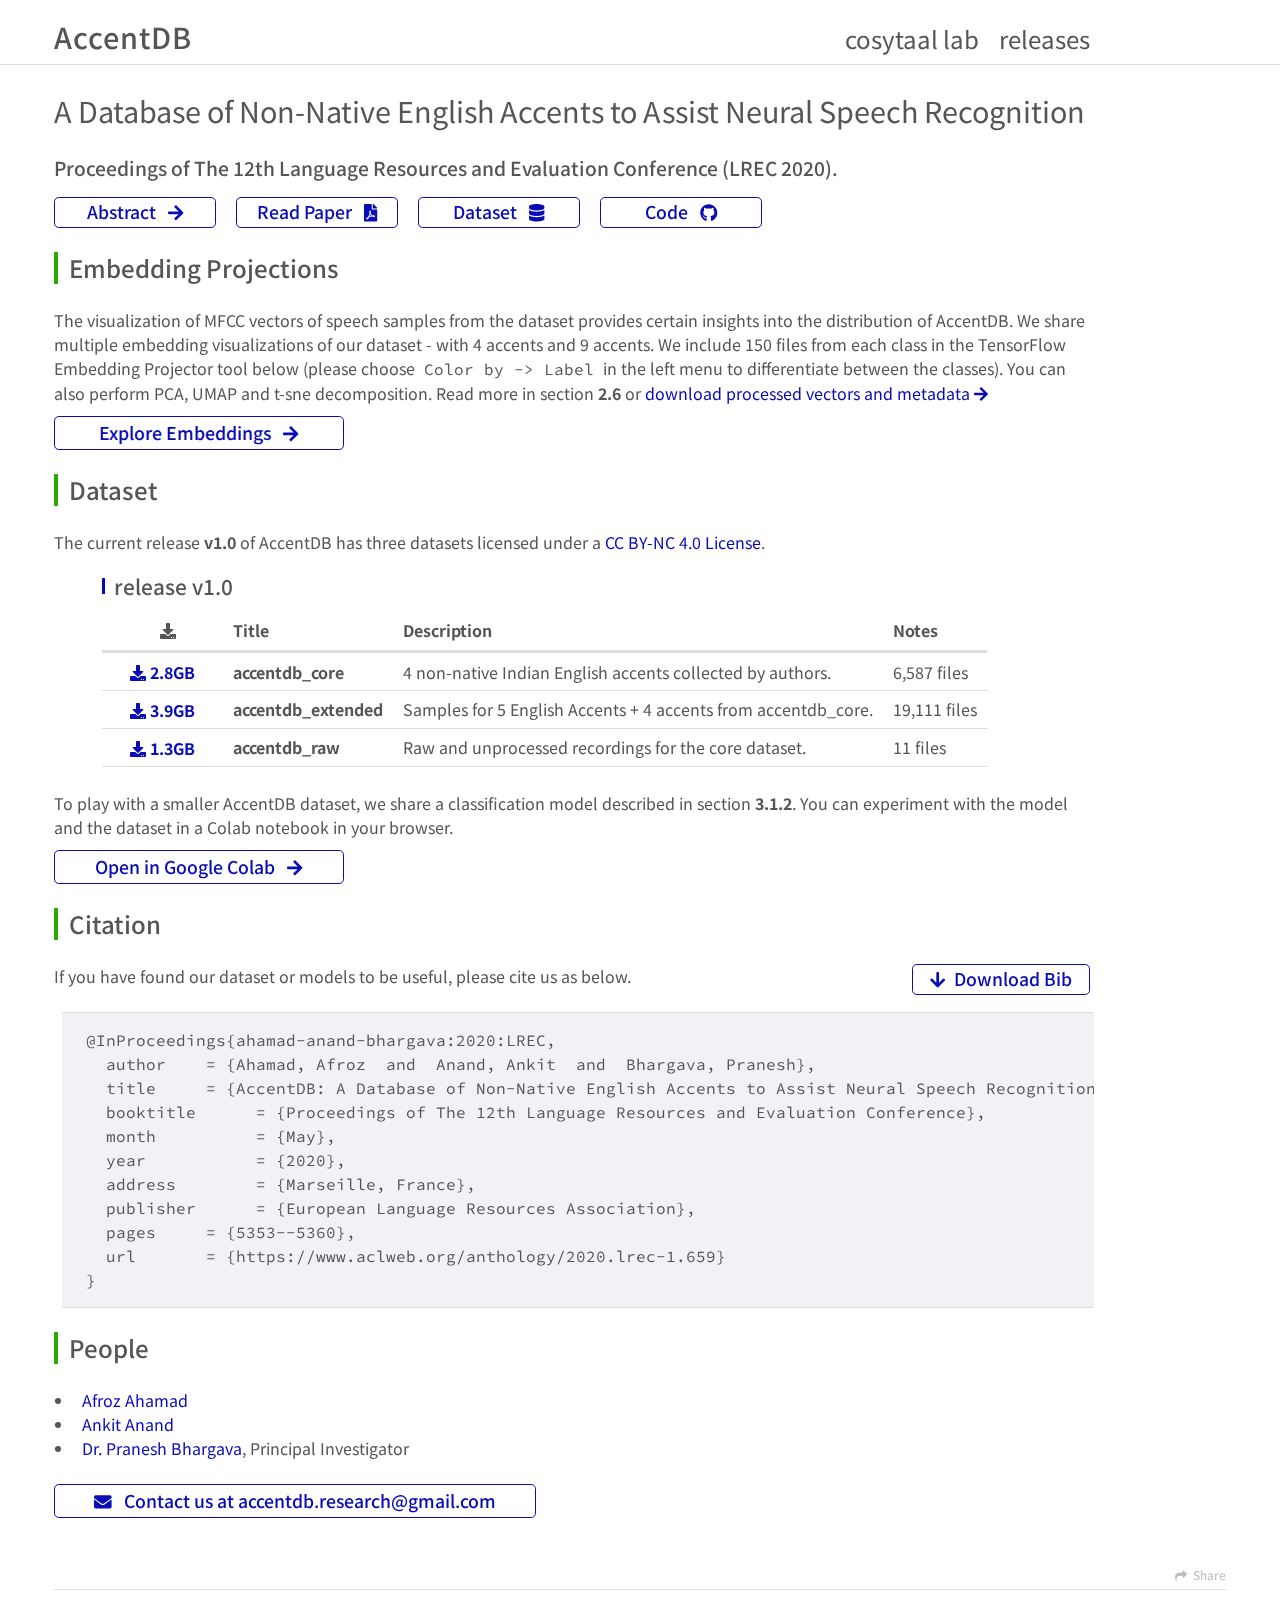
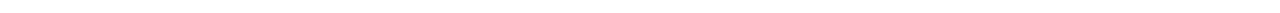
==== commit ac192af6: "Site updated: 2020-06-01 20:31:52" ====
--- a/about/index.html
+++ b/about/index.html
@@ -4,18 +4,16 @@
   <meta charset="utf-8">
   
 <!-- Google Analytics -->
-<!-- Google Analytics -->
 <script type="text/javascript">
-  (function(i,s,o,g,r,a,m){i['GoogleAnalyticsObject']=r;i[r]=i[r]||function(){
-  (i[r].q=i[r].q||[]).push(arguments)},i[r].l=1*new Date();a=s.createElement(o),
-  m=s.getElementsByTagName(o)[0];a.async=1;a.src=g;m.parentNode.insertBefore(a,m)
-  })(window,document,'script','//www.google-analytics.com/analytics.js','ga');
-  
-  ga('create', 'UA-130229762-1', 'auto');
-  ga('send', 'pageview');
-  
-  </script>
-  <!-- End Google Analytics -->
+(function(i,s,o,g,r,a,m){i['GoogleAnalyticsObject']=r;i[r]=i[r]||function(){
+(i[r].q=i[r].q||[]).push(arguments)},i[r].l=1*new Date();a=s.createElement(o),
+m=s.getElementsByTagName(o)[0];a.async=1;a.src=g;m.parentNode.insertBefore(a,m)
+})(window,document,'script','//www.google-analytics.com/analytics.js','ga');
+
+ga('create', 'UA-130229762-1', 'auto');
+ga('send', 'pageview');
+
+</script>
 <!-- End Google Analytics -->
 
 
@@ -29,7 +27,7 @@
 <meta property="og:site_name" content="AccentDB">
 <meta property="og:description" content="A Database of Non-Native English Accents to Assist Neural Speech Recognition">
 <meta property="og:locale" content="en">
-<meta property="og:updated_time" content="2020-05-30T17:02:14.116Z">
+<meta property="og:updated_time" content="2020-06-01T14:56:16.187Z">
 <meta name="twitter:card" content="summary">
   
     <link rel="alternate" href="/atom.xml" title="AccentDB" type="application/atom+xml">
@@ -55,7 +53,7 @@
         <a id="main-nav-toggle" class="nav-icon"></a>
         <a href="/about"" id="main-nav-title" class="main-nav-link">AccentDB</a>
         
-        <a class="side-nav-title" href="https://github.com/AccentDB/accentdb.github.io/releases" target="_blank" rel="noopener" title="GitHub Releases">releases</a>
+        <a class="side-nav-title" href="https://drive.google.com/drive/folders/1m7J5-lEuYf8c8WMWe3DaCSOq3-1t-OQ6" target="_blank" rel="noopener" title="Releases">releases</a>
         <a class="side-nav-title" href="https://sites.google.com/view/cosytaal/home" target="_blank" rel="noopener" title="Cosy-Taal Lab">cosytaal lab</a>
       </nav>
     </div>
@@ -82,8 +80,8 @@
     
     <div class="article-entry" itemprop="articleBody">
       
-        <p><a class="conf" name="paper" href="http://www.lrec-conf.org/proceedings/lrec2020/index.html" target="_blank" rel="noopener"> Proceedings of The 12th Language Resources and Evaluation Conference (LREC 2020). </a><br><a class="button" href="https://www.aclweb.org/anthology/2020.lrec-1.659/" target="_blank" rel="noopener"> Abstract &nbsp; <svg aria-hidden="true" focusable="false" data-prefix="fas" data-icon="arrow-right" class="svg-inline--fa fa-arrow-right fa-w-14" role="img" xmlns="http://www.w3.org/2000/svg" viewBox="0 0 448 512"><path fill="currentColor" d="M190.5 66.9l22.2-22.2c9.4-9.4 24.6-9.4 33.9 0L441 239c9.4 9.4 9.4 24.6 0 33.9L246.6 467.3c-9.4 9.4-24.6 9.4-33.9 0l-22.2-22.2c-9.5-9.5-9.3-25 .4-34.3L311.4 296H24c-13.3 0-24-10.7-24-24v-32c0-13.3 10.7-24 24-24h287.4L190.9 101.2c-9.8-9.3-10-24.8-.4-34.3z"></path></svg> </a> <a class="button" href="https://www.aclweb.org/anthology/2020.lrec-1.659.pdf" target="_blank" rel="noopener"> Read Paper &nbsp; <svg aria-hidden="true" focusable="false" data-prefix="fas" data-icon="file-pdf" class="svg-inline--fa fa-file-pdf fa-w-12" role="img" xmlns="http://www.w3.org/2000/svg" viewBox="0 0 384 512"><path fill="currentColor" d="M181.9 256.1c-5-16-4.9-46.9-2-46.9 8.4 0 7.6 36.9 2 46.9zm-1.7 47.2c-7.7 20.2-17.3 43.3-28.4 62.7 18.3-7 39-17.2 62.9-21.9-12.7-9.6-24.9-23.4-34.5-40.8zM86.1 428.1c0 .8 13.2-5.4 34.9-40.2-6.7 6.3-29.1 24.5-34.9 40.2zM248 160h136v328c0 13.3-10.7 24-24 24H24c-13.3 0-24-10.7-24-24V24C0 10.7 10.7 0 24 0h200v136c0 13.2 10.8 24 24 24zm-8 171.8c-20-12.2-33.3-29-42.7-53.8 4.5-18.5 11.6-46.6 6.2-64.2-4.7-29.4-42.4-26.5-47.8-6.8-5 18.3-.4 44.1 8.1 77-11.6 27.6-28.7 64.6-40.8 85.8-.1 0-.1.1-.2.1-27.1 13.9-73.6 44.5-54.5 68 5.6 6.9 16 10 21.5 10 17.9 0 35.7-18 61.1-61.8 25.8-8.5 54.1-19.1 79-23.2 21.7 11.8 47.1 19.5 64 19.5 29.2 0 31.2-32 19.7-43.4-13.9-13.6-54.3-9.7-73.6-7.2zM377 105L279 7c-4.5-4.5-10.6-7-17-7h-6v128h128v-6.1c0-6.3-2.5-12.4-7-16.9zm-74.1 255.3c4.1-2.7-2.5-11.9-42.8-9 37.1 15.8 42.8 9 42.8 9z"></path></svg> </a> <a class="button" href="#dataset"> Dataset &nbsp; <svg aria-hidden="true" focusable="false" data-prefix="fas" data-icon="database" class="svg-inline--fa fa-database fa-w-14" role="img" xmlns="http://www.w3.org/2000/svg" viewBox="0 0 448 512"><path fill="currentColor" d="M448 73.143v45.714C448 159.143 347.667 192 224 192S0 159.143 0 118.857V73.143C0 32.857 100.333 0 224 0s224 32.857 224 73.143zM448 176v102.857C448 319.143 347.667 352 224 352S0 319.143 0 278.857V176c48.125 33.143 136.208 48.572 224 48.572S399.874 209.143 448 176zm0 160v102.857C448 479.143 347.667 512 224 512S0 479.143 0 438.857V336c48.125 33.143 136.208 48.572 224 48.572S399.874 369.143 448 336z"></path></svg> </a></p>
-<h2 id="Embedding-Projections"><a href="#Embedding-Projections" class="headerlink" title="Embedding Projections"></a>Embedding Projections</h2><p>The visualization of MFCC vectors of speech samples from the dataset provides certain insights into the distribution of AccentDB. We share multiple embedding visualizations of our dataset - with 4 accents and 9 accents. We include 150 files from each  class in the TensorFlow Embedding Projector tool below (please choose <code>Color -&gt; Metadata</code> in the left menu to differentiate between the classes). You can also perform PCA, UMAP and t-sne decomposition. Read more in section <strong>2.6</strong> or <a href="https://github.com/AccentDB/embedding-projection" target="_blank" rel="noopener" name="dataset">download processed vectors and metadata <svg aria-hidden="true" focusable="false" data-prefix="fas" data-icon="arrow-right" class="svg-inline--fa fa-arrow-right fa-w-14" role="img" xmlns="http://www.w3.org/2000/svg" viewBox="0 0 448 512"><path fill="currentColor" d="M190.5 66.9l22.2-22.2c9.4-9.4 24.6-9.4 33.9 0L441 239c9.4 9.4 9.4 24.6 0 33.9L246.6 467.3c-9.4 9.4-24.6 9.4-33.9 0l-22.2-22.2c-9.5-9.5-9.3-25 .4-34.3L311.4 296H24c-13.3 0-24-10.7-24-24v-32c0-13.3 10.7-24 24-24h287.4L190.9 101.2c-9.8-9.3-10-24.8-.4-34.3z"></path></svg></a><br><a class="button-large" href="https://projector.tensorflow.org/?config=https://raw.githubusercontent.com/AccentDB/embedding-150/master/template_projector_config.json" target="_blank" rel="noopener"> Explore Embeddings &nbsp; <svg aria-hidden="true" focusable="false" data-prefix="fas" data-icon="arrow-right" class="svg-inline--fa fa-arrow-right fa-w-14" role="img" xmlns="http://www.w3.org/2000/svg" viewBox="0 0 448 512"><path fill="currentColor" d="M190.5 66.9l22.2-22.2c9.4-9.4 24.6-9.4 33.9 0L441 239c9.4 9.4 9.4 24.6 0 33.9L246.6 467.3c-9.4 9.4-24.6 9.4-33.9 0l-22.2-22.2c-9.5-9.5-9.3-25 .4-34.3L311.4 296H24c-13.3 0-24-10.7-24-24v-32c0-13.3 10.7-24 24-24h287.4L190.9 101.2c-9.8-9.3-10-24.8-.4-34.3z"></path></svg></a></p>
+        <p><a class="conf" name="paper" href="http://www.lrec-conf.org/proceedings/lrec2020/index.html" target="_blank" rel="noopener"> Proceedings of The 12th Language Resources and Evaluation Conference (LREC 2020). </a><br><a class="button" href="https://www.aclweb.org/anthology/2020.lrec-1.659/" target="_blank" rel="noopener"> Abstract &nbsp; <svg aria-hidden="true" focusable="false" data-prefix="fas" data-icon="arrow-right" class="svg-inline--fa fa-arrow-right fa-w-14" role="img" xmlns="http://www.w3.org/2000/svg" viewBox="0 0 448 512"><path fill="currentColor" d="M190.5 66.9l22.2-22.2c9.4-9.4 24.6-9.4 33.9 0L441 239c9.4 9.4 9.4 24.6 0 33.9L246.6 467.3c-9.4 9.4-24.6 9.4-33.9 0l-22.2-22.2c-9.5-9.5-9.3-25 .4-34.3L311.4 296H24c-13.3 0-24-10.7-24-24v-32c0-13.3 10.7-24 24-24h287.4L190.9 101.2c-9.8-9.3-10-24.8-.4-34.3z"></path></svg> </a> <a class="button" href="https://www.aclweb.org/anthology/2020.lrec-1.659.pdf" target="_blank" rel="noopener"> Read Paper &nbsp; <svg aria-hidden="true" focusable="false" data-prefix="fas" data-icon="file-pdf" class="svg-inline--fa fa-file-pdf fa-w-12" role="img" xmlns="http://www.w3.org/2000/svg" viewBox="0 0 384 512"><path fill="currentColor" d="M181.9 256.1c-5-16-4.9-46.9-2-46.9 8.4 0 7.6 36.9 2 46.9zm-1.7 47.2c-7.7 20.2-17.3 43.3-28.4 62.7 18.3-7 39-17.2 62.9-21.9-12.7-9.6-24.9-23.4-34.5-40.8zM86.1 428.1c0 .8 13.2-5.4 34.9-40.2-6.7 6.3-29.1 24.5-34.9 40.2zM248 160h136v328c0 13.3-10.7 24-24 24H24c-13.3 0-24-10.7-24-24V24C0 10.7 10.7 0 24 0h200v136c0 13.2 10.8 24 24 24zm-8 171.8c-20-12.2-33.3-29-42.7-53.8 4.5-18.5 11.6-46.6 6.2-64.2-4.7-29.4-42.4-26.5-47.8-6.8-5 18.3-.4 44.1 8.1 77-11.6 27.6-28.7 64.6-40.8 85.8-.1 0-.1.1-.2.1-27.1 13.9-73.6 44.5-54.5 68 5.6 6.9 16 10 21.5 10 17.9 0 35.7-18 61.1-61.8 25.8-8.5 54.1-19.1 79-23.2 21.7 11.8 47.1 19.5 64 19.5 29.2 0 31.2-32 19.7-43.4-13.9-13.6-54.3-9.7-73.6-7.2zM377 105L279 7c-4.5-4.5-10.6-7-17-7h-6v128h128v-6.1c0-6.3-2.5-12.4-7-16.9zm-74.1 255.3c4.1-2.7-2.5-11.9-42.8-9 37.1 15.8 42.8 9 42.8 9z"></path></svg> </a> <a class="button" href="#dataset"> Dataset &nbsp; <svg aria-hidden="true" focusable="false" data-prefix="fas" data-icon="database" class="svg-inline--fa fa-database fa-w-14" role="img" xmlns="http://www.w3.org/2000/svg" viewBox="0 0 448 512"><path fill="currentColor" d="M448 73.143v45.714C448 159.143 347.667 192 224 192S0 159.143 0 118.857V73.143C0 32.857 100.333 0 224 0s224 32.857 224 73.143zM448 176v102.857C448 319.143 347.667 352 224 352S0 319.143 0 278.857V176c48.125 33.143 136.208 48.572 224 48.572S399.874 209.143 448 176zm0 160v102.857C448 479.143 347.667 512 224 512S0 479.143 0 438.857V336c48.125 33.143 136.208 48.572 224 48.572S399.874 369.143 448 336z"></path></svg> </a> <a class="button" href="https://github.com/AccentDB/code" target="_blank" rel="noopener"> Code &nbsp; <svg aria-hidden="true" focusable="false" data-prefix="fab" data-icon="github" class="svg-inline--fa fa-github fa-w-16" role="img" xmlns="http://www.w3.org/2000/svg" viewBox="0 0 496 512"><path fill="currentColor" d="M165.9 397.4c0 2-2.3 3.6-5.2 3.6-3.3.3-5.6-1.3-5.6-3.6 0-2 2.3-3.6 5.2-3.6 3-.3 5.6 1.3 5.6 3.6zm-31.1-4.5c-.7 2 1.3 4.3 4.3 4.9 2.6 1 5.6 0 6.2-2s-1.3-4.3-4.3-5.2c-2.6-.7-5.5.3-6.2 2.3zm44.2-1.7c-2.9.7-4.9 2.6-4.6 4.9.3 2 2.9 3.3 5.9 2.6 2.9-.7 4.9-2.6 4.6-4.6-.3-1.9-3-3.2-5.9-2.9zM244.8 8C106.1 8 0 113.3 0 252c0 110.9 69.8 205.8 169.5 239.2 12.8 2.3 17.3-5.6 17.3-12.1 0-6.2-.3-40.4-.3-61.4 0 0-70 15-84.7-29.8 0 0-11.4-29.1-27.8-36.6 0 0-22.9-15.7 1.6-15.4 0 0 24.9 2 38.6 25.8 21.9 38.6 58.6 27.5 72.9 20.9 2.3-16 8.8-27.1 16-33.7-55.9-6.2-112.3-14.3-112.3-110.5 0-27.5 7.6-41.3 23.6-58.9-2.6-6.5-11.1-33.3 2.6-67.9 20.9-6.5 69 27 69 27 20-5.6 41.5-8.5 62.8-8.5s42.8 2.9 62.8 8.5c0 0 48.1-33.6 69-27 13.7 34.7 5.2 61.4 2.6 67.9 16 17.7 25.8 31.5 25.8 58.9 0 96.5-58.9 104.2-114.8 110.5 9.2 7.9 17 22.9 17 46.4 0 33.7-.3 75.4-.3 83.6 0 6.5 4.6 14.4 17.3 12.1C428.2 457.8 496 362.9 496 252 496 113.3 383.5 8 244.8 8zM97.2 352.9c-1.3 1-1 3.3.7 5.2 1.6 1.6 3.9 2.3 5.2 1 1.3-1 1-3.3-.7-5.2-1.6-1.6-3.9-2.3-5.2-1zm-10.8-8.1c-.7 1.3.3 2.9 2.3 3.9 1.6 1 3.6.7 4.3-.7.7-1.3-.3-2.9-2.3-3.9-2-.6-3.6-.3-4.3.7zm32.4 35.6c-1.6 1.3-1 4.3 1.3 6.2 2.3 2.3 5.2 2.6 6.5 1 1.3-1.3.7-4.3-1.3-6.2-2.2-2.3-5.2-2.6-6.5-1zm-11.4-14.7c-1.6 1-1.6 3.6 0 5.9 1.6 2.3 4.3 3.3 5.6 2.3 1.6-1.3 1.6-3.9 0-6.2-1.4-2.3-4-3.3-5.6-2z"></path></svg> </a></p>
+<h2 id="Embedding-Projections"><a href="#Embedding-Projections" class="headerlink" title="Embedding Projections"></a>Embedding Projections</h2><p>The visualization of MFCC vectors of speech samples from the dataset provides certain insights into the distribution of AccentDB. We share multiple embedding visualizations of our dataset - with 4 accents and 9 accents. We include 150 files from each  class in the TensorFlow Embedding Projector tool below (please choose <code>Color by -&gt; Label</code> in the left menu to differentiate between the classes). You can also perform PCA, UMAP and t-sne decomposition. Read more in section <strong>2.6</strong> or <a href="https://github.com/AccentDB/code#embedding-visualization" target="_blank" rel="noopener" name="dataset">download processed vectors and metadata <svg aria-hidden="true" focusable="false" data-prefix="fas" data-icon="arrow-right" class="svg-inline--fa fa-arrow-right fa-w-14" role="img" xmlns="http://www.w3.org/2000/svg" viewBox="0 0 448 512"><path fill="currentColor" d="M190.5 66.9l22.2-22.2c9.4-9.4 24.6-9.4 33.9 0L441 239c9.4 9.4 9.4 24.6 0 33.9L246.6 467.3c-9.4 9.4-24.6 9.4-33.9 0l-22.2-22.2c-9.5-9.5-9.3-25 .4-34.3L311.4 296H24c-13.3 0-24-10.7-24-24v-32c0-13.3 10.7-24 24-24h287.4L190.9 101.2c-9.8-9.3-10-24.8-.4-34.3z"></path></svg></a><br><a class="button-large" href="https://projector.tensorflow.org/?config=https://raw.githubusercontent.com/AccentDB/embedding-150/master/template_projector_config.json" target="_blank" rel="noopener"> Explore Embeddings &nbsp; <svg aria-hidden="true" focusable="false" data-prefix="fas" data-icon="arrow-right" class="svg-inline--fa fa-arrow-right fa-w-14" role="img" xmlns="http://www.w3.org/2000/svg" viewBox="0 0 448 512"><path fill="currentColor" d="M190.5 66.9l22.2-22.2c9.4-9.4 24.6-9.4 33.9 0L441 239c9.4 9.4 9.4 24.6 0 33.9L246.6 467.3c-9.4 9.4-24.6 9.4-33.9 0l-22.2-22.2c-9.5-9.5-9.3-25 .4-34.3L311.4 296H24c-13.3 0-24-10.7-24-24v-32c0-13.3 10.7-24 24-24h287.4L190.9 101.2c-9.8-9.3-10-24.8-.4-34.3z"></path></svg></a></p>
 <h2 id="Dataset"><a href="#Dataset" class="headerlink" title="Dataset"></a>Dataset</h2><p>The current release <strong>v1.0</strong> of AccentDB has three datasets licensed under a <a href="./LICENSE">CC BY-NC 4.0 License</a>.</p>
 <h3 id="release-v1-0"><a href="#release-v1-0" class="headerlink" title="release v1.0"></a>release v1.0</h3><table>
 <thead>
@@ -95,33 +93,34 @@
 </tr>
 </thead>
 <tbody><tr>
-<td align="center"><a class="button-download" href=""> <svg aria-hidden="true" focusable="false" data-prefix="fas" data-icon="download" class="svg-inline--fa fa-download fa-w-16" role="img" xmlns="http://www.w3.org/2000/svg" viewBox="0 0 512 512"><path fill="currentColor" d="M216 0h80c13.3 0 24 10.7 24 24v168h87.7c17.8 0 26.7 21.5 14.1 34.1L269.7 378.3c-7.5 7.5-19.8 7.5-27.3 0L90.1 226.1c-12.6-12.6-3.7-34.1 14.1-34.1H192V24c0-13.3 10.7-24 24-24zm296 376v112c0 13.3-10.7 24-24 24H24c-13.3 0-24-10.7-24-24V376c0-13.3 10.7-24 24-24h146.7l49 49c20.1 20.1 52.5 20.1 72.6 0l49-49H488c13.3 0 24 10.7 24 24zm-124 88c0-11-9-20-20-20s-20 9-20 20 9 20 20 20 20-9 20-20zm64 0c0-11-9-20-20-20s-20 9-20 20 9 20 20 20 20-9 20-20z"></path></svg> <strong>2.0GB</strong> </a></td>
+<td align="center"><a class="button-download" href="https://drive.google.com/file/d/1a5cN4GwzsngrpYP230hzM58I8BhtB8et/view" target="_blank" rel="noopener"> <svg aria-hidden="true" focusable="false" data-prefix="fas" data-icon="download" class="svg-inline--fa fa-download fa-w-16" role="img" xmlns="http://www.w3.org/2000/svg" viewBox="0 0 512 512"><path fill="currentColor" d="M216 0h80c13.3 0 24 10.7 24 24v168h87.7c17.8 0 26.7 21.5 14.1 34.1L269.7 378.3c-7.5 7.5-19.8 7.5-27.3 0L90.1 226.1c-12.6-12.6-3.7-34.1 14.1-34.1H192V24c0-13.3 10.7-24 24-24zm296 376v112c0 13.3-10.7 24-24 24H24c-13.3 0-24-10.7-24-24V376c0-13.3 10.7-24 24-24h146.7l49 49c20.1 20.1 52.5 20.1 72.6 0l49-49H488c13.3 0 24 10.7 24 24zm-124 88c0-11-9-20-20-20s-20 9-20 20 9 20 20 20 20-9 20-20zm64 0c0-11-9-20-20-20s-20 9-20 20 9 20 20 20 20-9 20-20z"></path></svg> <strong>2.8GB</strong> </a></td>
 <td align="left"><strong>accentdb_core</strong></td>
 <td align="left">4 non-native Indian English accents collected by authors.</td>
 <td align="right">6,587 files</td>
 </tr>
 <tr>
-<td align="center"><a class="button-download" href=""> <svg aria-hidden="true" focusable="false" data-prefix="fas" data-icon="download" class="svg-inline--fa fa-download fa-w-16" role="img" xmlns="http://www.w3.org/2000/svg" viewBox="0 0 512 512"><path fill="currentColor" d="M216 0h80c13.3 0 24 10.7 24 24v168h87.7c17.8 0 26.7 21.5 14.1 34.1L269.7 378.3c-7.5 7.5-19.8 7.5-27.3 0L90.1 226.1c-12.6-12.6-3.7-34.1 14.1-34.1H192V24c0-13.3 10.7-24 24-24zm296 376v112c0 13.3-10.7 24-24 24H24c-13.3 0-24-10.7-24-24V376c0-13.3 10.7-24 24-24h146.7l49 49c20.1 20.1 52.5 20.1 72.6 0l49-49H488c13.3 0 24 10.7 24 24zm-124 88c0-11-9-20-20-20s-20 9-20 20 9 20 20 20 20-9 20-20zm64 0c0-11-9-20-20-20s-20 9-20 20 9 20 20 20 20-9 20-20z"></path></svg> <strong>3.9GB</strong> </a></td>
+<td align="center"><a class="button-download" href="https://drive.google.com/file/d/1NO1NKQSpyq3DMLEwiqA-BHIqXli8vtIL/view" target="_blank" rel="noopener"> <svg aria-hidden="true" focusable="false" data-prefix="fas" data-icon="download" class="svg-inline--fa fa-download fa-w-16" role="img" xmlns="http://www.w3.org/2000/svg" viewBox="0 0 512 512"><path fill="currentColor" d="M216 0h80c13.3 0 24 10.7 24 24v168h87.7c17.8 0 26.7 21.5 14.1 34.1L269.7 378.3c-7.5 7.5-19.8 7.5-27.3 0L90.1 226.1c-12.6-12.6-3.7-34.1 14.1-34.1H192V24c0-13.3 10.7-24 24-24zm296 376v112c0 13.3-10.7 24-24 24H24c-13.3 0-24-10.7-24-24V376c0-13.3 10.7-24 24-24h146.7l49 49c20.1 20.1 52.5 20.1 72.6 0l49-49H488c13.3 0 24 10.7 24 24zm-124 88c0-11-9-20-20-20s-20 9-20 20 9 20 20 20 20-9 20-20zm64 0c0-11-9-20-20-20s-20 9-20 20 9 20 20 20 20-9 20-20z"></path></svg> <strong>3.9GB</strong> </a></td>
 <td align="left"><strong>accentdb_extended</strong></td>
 <td align="left">Samples for 5 English Accents + 4 accents from accentdb_core.</td>
 <td align="right">19,111 files</td>
 </tr>
 <tr>
-<td align="center"><a class="button-download" href=""> <svg aria-hidden="true" focusable="false" data-prefix="fas" data-icon="download" class="svg-inline--fa fa-download fa-w-16" role="img" xmlns="http://www.w3.org/2000/svg" viewBox="0 0 512 512"><path fill="currentColor" d="M216 0h80c13.3 0 24 10.7 24 24v168h87.7c17.8 0 26.7 21.5 14.1 34.1L269.7 378.3c-7.5 7.5-19.8 7.5-27.3 0L90.1 226.1c-12.6-12.6-3.7-34.1 14.1-34.1H192V24c0-13.3 10.7-24 24-24zm296 376v112c0 13.3-10.7 24-24 24H24c-13.3 0-24-10.7-24-24V376c0-13.3 10.7-24 24-24h146.7l49 49c20.1 20.1 52.5 20.1 72.6 0l49-49H488c13.3 0 24 10.7 24 24zm-124 88c0-11-9-20-20-20s-20 9-20 20 9 20 20 20 20-9 20-20zm64 0c0-11-9-20-20-20s-20 9-20 20 9 20 20 20 20-9 20-20z"></path></svg> <strong>1.3GB</strong> </a></td>
+<td align="center"><a class="button-download" href="https://drive.google.com/file/d/1oiqrlNo-rjktvkvvmt4U5x2j82Z71a2n/view" target="_blank" rel="noopener"> <svg aria-hidden="true" focusable="false" data-prefix="fas" data-icon="download" class="svg-inline--fa fa-download fa-w-16" role="img" xmlns="http://www.w3.org/2000/svg" viewBox="0 0 512 512"><path fill="currentColor" d="M216 0h80c13.3 0 24 10.7 24 24v168h87.7c17.8 0 26.7 21.5 14.1 34.1L269.7 378.3c-7.5 7.5-19.8 7.5-27.3 0L90.1 226.1c-12.6-12.6-3.7-34.1 14.1-34.1H192V24c0-13.3 10.7-24 24-24zm296 376v112c0 13.3-10.7 24-24 24H24c-13.3 0-24-10.7-24-24V376c0-13.3 10.7-24 24-24h146.7l49 49c20.1 20.1 52.5 20.1 72.6 0l49-49H488c13.3 0 24 10.7 24 24zm-124 88c0-11-9-20-20-20s-20 9-20 20 9 20 20 20 20-9 20-20zm64 0c0-11-9-20-20-20s-20 9-20 20 9 20 20 20 20-9 20-20z"></path></svg> <strong>1.3GB</strong> </a></td>
 <td align="left"><strong>accentdb_raw</strong></td>
 <td align="left">Raw and unprocessed recordings for the core dataset.</td>
 <td align="right">11 files</td>
 </tr>
 </tbody></table>
-<p>To play with a smaller AccentDB dataset, we share a classification model described in in section <strong>3.1.2</strong>. You can experiment with the model and the dataset in a Colab notebook in your browser.<br><a class="button-large" href="https://www.google.com" target="_blank" rel="noopener"> Open in Google Colab &nbsp; <svg aria-hidden="true" focusable="false" data-prefix="fas" data-icon="arrow-right" class="svg-inline--fa fa-arrow-right fa-w-14" role="img" xmlns="http://www.w3.org/2000/svg" viewBox="0 0 448 512"><path fill="currentColor" d="M190.5 66.9l22.2-22.2c9.4-9.4 24.6-9.4 33.9 0L441 239c9.4 9.4 9.4 24.6 0 33.9L246.6 467.3c-9.4 9.4-24.6 9.4-33.9 0l-22.2-22.2c-9.5-9.5-9.3-25 .4-34.3L311.4 296H24c-13.3 0-24-10.7-24-24v-32c0-13.3 10.7-24 24-24h287.4L190.9 101.2c-9.8-9.3-10-24.8-.4-34.3z"></path></svg></a></p>
+<p>To play with a smaller AccentDB dataset, we share a classification model described in section <strong>3.1.2</strong>. You can experiment with the model and the dataset in a Colab notebook in your browser.<br><a class="button-large" href="https://colab.research.google.com/drive/1J_pTtmY98vtWHWoIs9WhRuWK0b0uBuxU" target="_blank" rel="noopener"> Open in Google Colab &nbsp; <svg aria-hidden="true" focusable="false" data-prefix="fas" data-icon="arrow-right" class="svg-inline--fa fa-arrow-right fa-w-14" role="img" xmlns="http://www.w3.org/2000/svg" viewBox="0 0 448 512"><path fill="currentColor" d="M190.5 66.9l22.2-22.2c9.4-9.4 24.6-9.4 33.9 0L441 239c9.4 9.4 9.4 24.6 0 33.9L246.6 467.3c-9.4 9.4-24.6 9.4-33.9 0l-22.2-22.2c-9.5-9.5-9.3-25 .4-34.3L311.4 296H24c-13.3 0-24-10.7-24-24v-32c0-13.3 10.7-24 24-24h287.4L190.9 101.2c-9.8-9.3-10-24.8-.4-34.3z"></path></svg></a></p>
 <h2 id="Citation"><a href="#Citation" class="headerlink" title="Citation"></a>Citation</h2><p>If you have found our dataset or models to be useful, please cite us as below. <a class="button-bib" target="_blank" href="http://www.lrec-conf.org/proceedings/lrec2020/bib/2020.lrec-1.659.bib"><svg aria-hidden="true" focusable="false" data-prefix="fas" data-icon="arrow-down" class="svg-inline--fa fa-arrow-down fa-w-14" role="img" xmlns="http://www.w3.org/2000/svg" viewBox="0 0 448 512"><path fill="currentColor" d="M413.1 222.5l22.2 22.2c9.4 9.4 9.4 24.6 0 33.9L241 473c-9.4 9.4-24.6 9.4-33.9 0L12.7 278.6c-9.4-9.4-9.4-24.6 0-33.9l22.2-22.2c9.5-9.5 25-9.3 34.3.4L184 343.4V56c0-13.3 10.7-24 24-24h32c13.3 0 24 10.7 24 24v287.4l114.8-120.5c9.3-9.8 24.8-10 34.3-.4z"></path></svg>&nbsp;&nbsp;Download Bib</a></p>
 <figure class="highlight plain"><table><tr><td class="gutter"><pre><span class="line">1</span></pre></td><td class="code"><pre><span class="line">@InProceedings&#123;ahamad-anand-bhargava:2020:LREC,</span></pre></td></tr><tr><td class="gutter"><pre><span class="line">2</span></pre></td><td class="code"><pre><span class="line">  author    &#x3D; &#123;Ahamad, Afroz  and  Anand, Ankit  and  Bhargava, Pranesh&#125;,</span></pre></td></tr><tr><td class="gutter"><pre><span class="line">3</span></pre></td><td class="code"><pre><span class="line">  title     &#x3D; &#123;AccentDB: A Database of Non-Native English Accents to Assist Neural Speech Recognition&#125;,</span></pre></td></tr><tr><td class="gutter"><pre><span class="line">4</span></pre></td><td class="code"><pre><span class="line">  booktitle      &#x3D; &#123;Proceedings of The 12th Language Resources and Evaluation Conference&#125;,</span></pre></td></tr><tr><td class="gutter"><pre><span class="line">5</span></pre></td><td class="code"><pre><span class="line">  month          &#x3D; &#123;May&#125;,</span></pre></td></tr><tr><td class="gutter"><pre><span class="line">6</span></pre></td><td class="code"><pre><span class="line">  year           &#x3D; &#123;2020&#125;,</span></pre></td></tr><tr><td class="gutter"><pre><span class="line">7</span></pre></td><td class="code"><pre><span class="line">  address        &#x3D; &#123;Marseille, France&#125;,</span></pre></td></tr><tr><td class="gutter"><pre><span class="line">8</span></pre></td><td class="code"><pre><span class="line">  publisher      &#x3D; &#123;European Language Resources Association&#125;,</span></pre></td></tr><tr><td class="gutter"><pre><span class="line">9</span></pre></td><td class="code"><pre><span class="line">  pages     &#x3D; &#123;5353--5360&#125;,</span></pre></td></tr><tr><td class="gutter"><pre><span class="line">10</span></pre></td><td class="code"><pre><span class="line">  url       &#x3D; &#123;https:&#x2F;&#x2F;www.aclweb.org&#x2F;anthology&#x2F;2020.lrec-1.659&#125;</span></pre></td></tr><tr><td class="gutter"><pre><span class="line">11</span></pre></td><td class="code"><pre><span class="line">&#125;</span></pre></td></tr></table></figure>
 
 <h2 id="People"><a href="#People" class="headerlink" title="People"></a>People</h2><ul>
-<li>&nbsp;| &nbsp; <a href="https://afrozsahamad.com/" target="_blank" rel="noopener">Afroz Ahamad</a></li>
-<li>&nbsp;| &nbsp; <a href="https://github.com/ankit0905" target="_blank" rel="noopener">Ankit Anand</a></li>
-<li>&nbsp;| &nbsp; <a href="https://universe.bits-pilani.ac.in/hyderabad/praneshbhargava/Profile" target="_blank" rel="noopener">Dr. Pranesh Bhargava</a>, Principal Investigator</li>
+<li>&nbsp; <a href="https://afrozsahamad.com/" target="_blank" rel="noopener">Afroz Ahamad</a></li>
+<li>&nbsp; <a href="https://github.com/ankit0905" target="_blank" rel="noopener">Ankit Anand</a></li>
+<li>&nbsp; <a href="https://universe.bits-pilani.ac.in/hyderabad/praneshbhargava/Profile" target="_blank" rel="noopener">Dr. Pranesh Bhargava</a>, Principal Investigator</li>
 </ul>
+<p><a class="button-contact" href="mailto:accentdb.research@gmail.com" target="_blank" rel="noopener"> <svg aria-hidden="true" focusable="false" data-prefix="fas" data-icon="envelope" class="svg-inline--fa fa-envelope fa-w-16" role="img" xmlns="http://www.w3.org/2000/svg" viewBox="0 0 512 512"><path fill="currentColor" d="M502.3 190.8c3.9-3.1 9.7-.2 9.7 4.7V400c0 26.5-21.5 48-48 48H48c-26.5 0-48-21.5-48-48V195.6c0-5 5.7-7.8 9.7-4.7 22.4 17.4 52.1 39.5 154.1 113.6 21.1 15.4 56.7 47.8 92.2 47.6 35.7.3 72-32.8 92.3-47.6 102-74.1 131.6-96.3 154-113.7zM256 320c23.2.4 56.6-29.2 73.4-41.4 132.7-96.3 142.8-104.7 173.4-128.7 5.8-4.5 9.2-11.5 9.2-18.9v-19c0-26.5-21.5-48-48-48H48C21.5 64 0 85.5 0 112v19c0 7.4 3.4 14.3 9.2 18.9 30.6 23.9 40.7 32.4 173.4 128.7 16.8 12.2 50.2 41.8 73.4 41.4z"></path></svg> &nbsp; Contact us at accentdb.research@gmail.com </a></p>
 <style>svg:not(:root).svg-inline--fa {
   overflow: visible;
 }
@@ -577,7 +576,7 @@
       
     </div>
     <footer class="article-footer">
-      <a data-url="https://accentdb.github.io/about/index.html" data-id="ckatvw9n4000006crb6v99bp5" class="article-share-link">Share</a>
+      <a data-url="https://accentdb.github.io/about/index.html" data-id="ckawmfpeo0000sbcr6cgmdr8j" class="article-share-link">Share</a>
       
       
     </footer>
--- a/css/style.css
+++ b/css/style.css
@@ -681,10 +681,10 @@
 }
 .article-entry a.button-download:hover {
   cursor: pointer;
-  -webkit-transition: 0.3s;
-  -moz-transition: 0.3s;
-  -ms-transition: 0.3s;
-  transition: 0.3s;
+  -webkit-transition: 0.2s;
+  -moz-transition: 0.2s;
+  -ms-transition: 0.2s;
+  transition: 0.2s;
   border: 0.1rem solid #090cb6;
 }
 .article-entry a.button-large {
@@ -704,6 +704,30 @@
   border: 0.1rem solid #090cb6;
 }
 .article-entry a.button-large:hover {
+  cursor: pointer;
+  background-color: #090cb6;
+  color: #fff;
+  -webkit-transition: 0.3s;
+  -moz-transition: 0.3s;
+  -ms-transition: 0.3s;
+  transition: 0.3s;
+}
+.article-entry a.button-contact {
+  display: inline-block;
+  font-weight: 500;
+  text-spacing: 2px;
+  font-size: 1.1rem;
+  color: #090cb6;
+  width: 30rem;
+  height: 2rem;
+  border-radius: 0.3rem;
+  background-color: #fff;
+  text-align: center;
+  vertical-align: middle;
+  line-height: 2rem;
+  border: 0.1rem solid #090cb6;
+}
+.article-entry a.button-contact:hover {
   cursor: pointer;
   background-color: #090cb6;
   color: #fff;
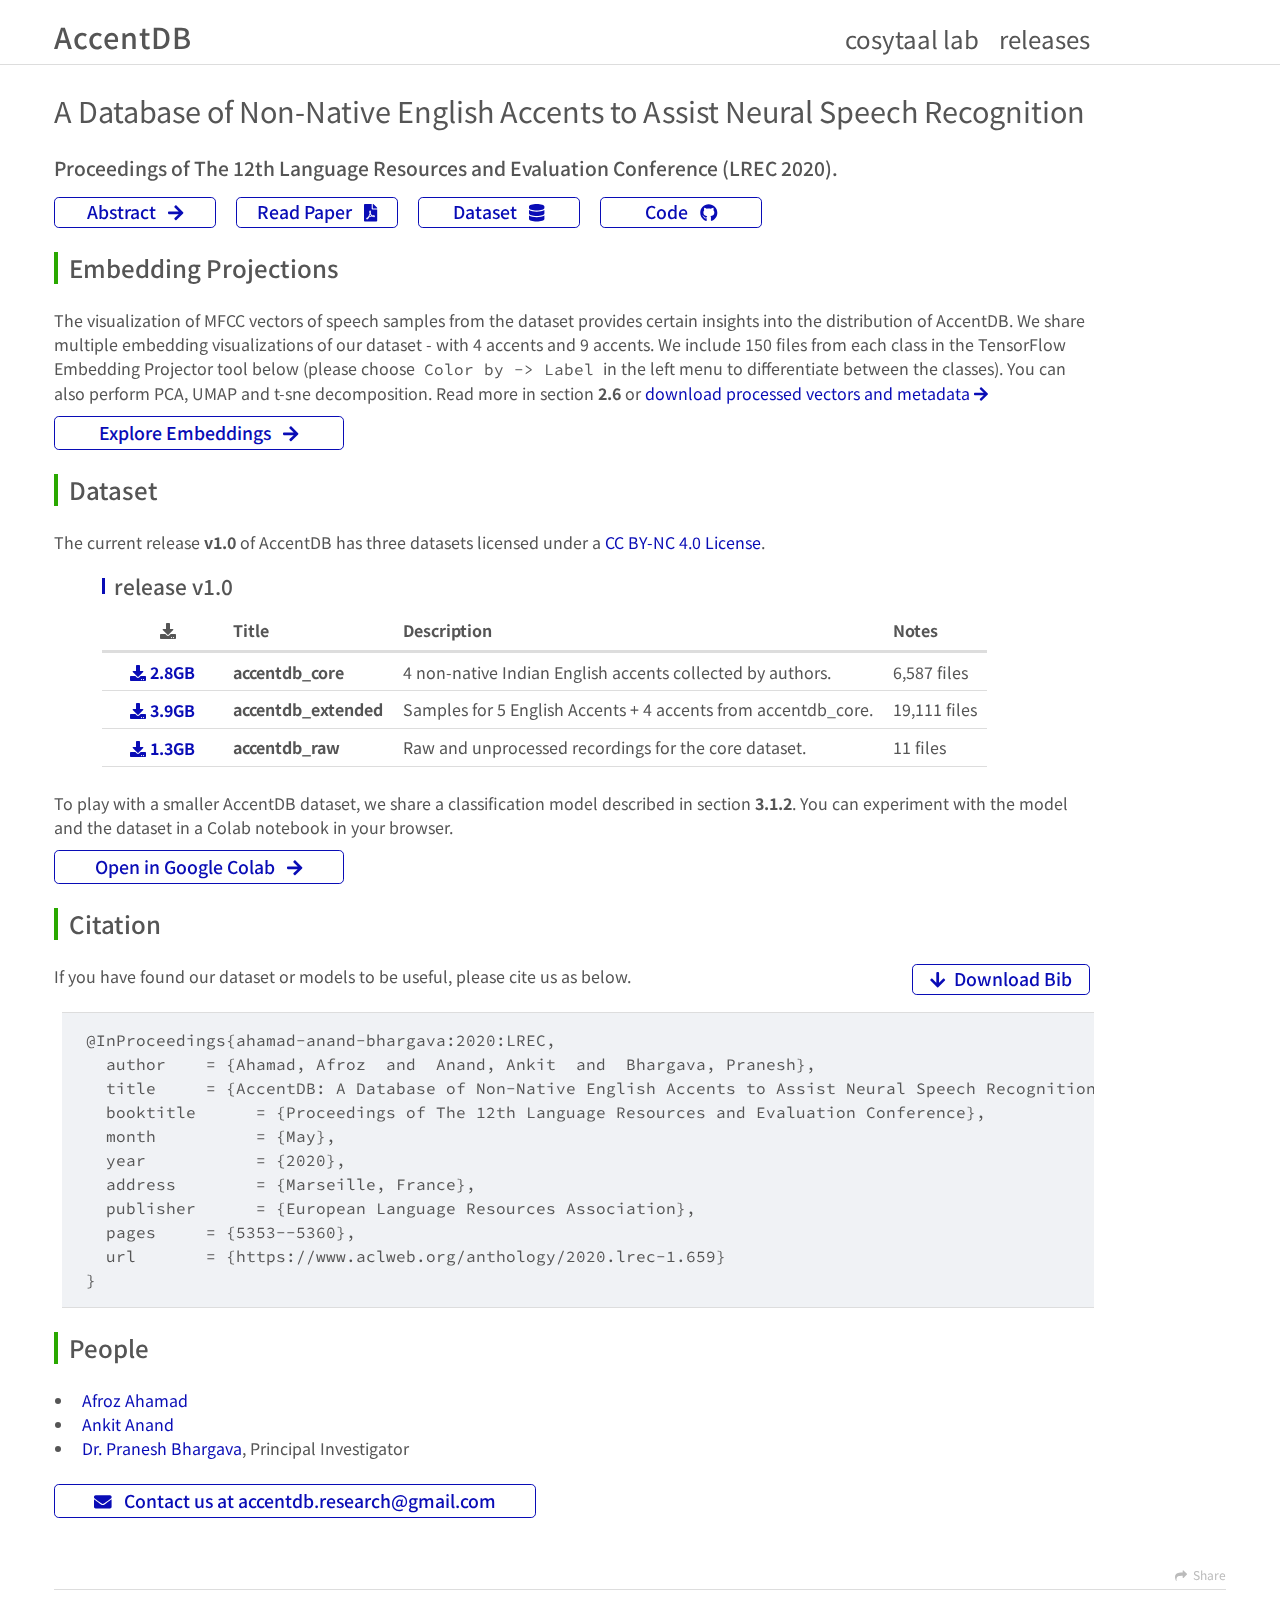
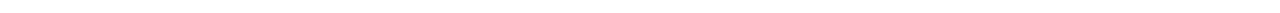
==== commit 3b793840: "Site updated: 2020-06-01 20:35:15" ====
--- a/about/index.html
+++ b/about/index.html
@@ -576,7 +576,7 @@
       
     </div>
     <footer class="article-footer">
-      <a data-url="https://accentdb.github.io/about/index.html" data-id="ckawmfpeo0000sbcr6cgmdr8j" class="article-share-link">Share</a>
+      <a data-url="https://accentdb.github.io/about/index.html" data-id="ckawmjzbr00005hcr3in6gx4f" class="article-share-link">Share</a>
       
       
     </footer>
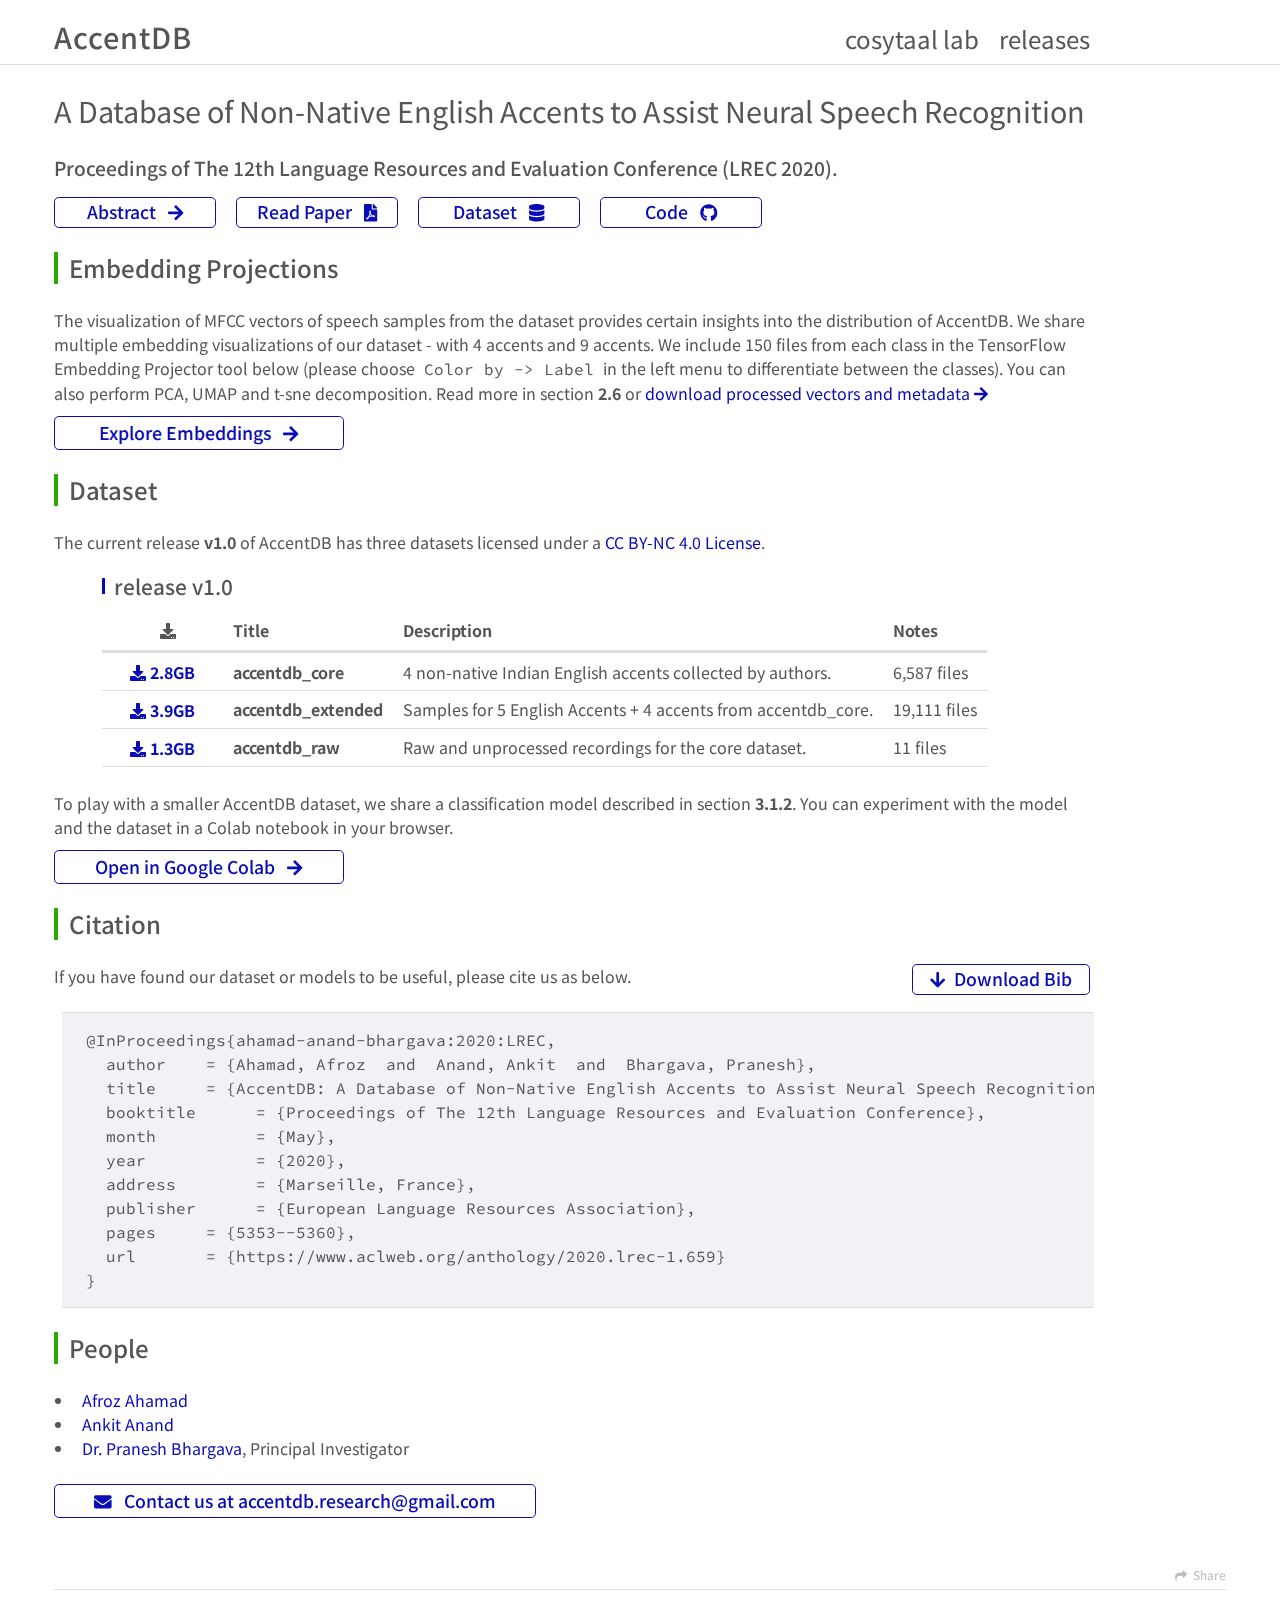
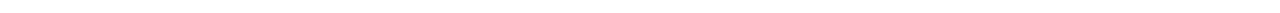
==== commit 8e0ba6f2: "Site updated: 2020-06-01 20:36:15" ====
--- a/about/index.html
+++ b/about/index.html
@@ -576,7 +576,7 @@
       
     </div>
     <footer class="article-footer">
-      <a data-url="https://accentdb.github.io/about/index.html" data-id="ckawmjzbr00005hcr3in6gx4f" class="article-share-link">Share</a>
+      <a data-url="https://accentdb.github.io/about/index.html" data-id="ckawmlbwq0000uacrd6qdg0rl" class="article-share-link">Share</a>
       
       
     </footer>
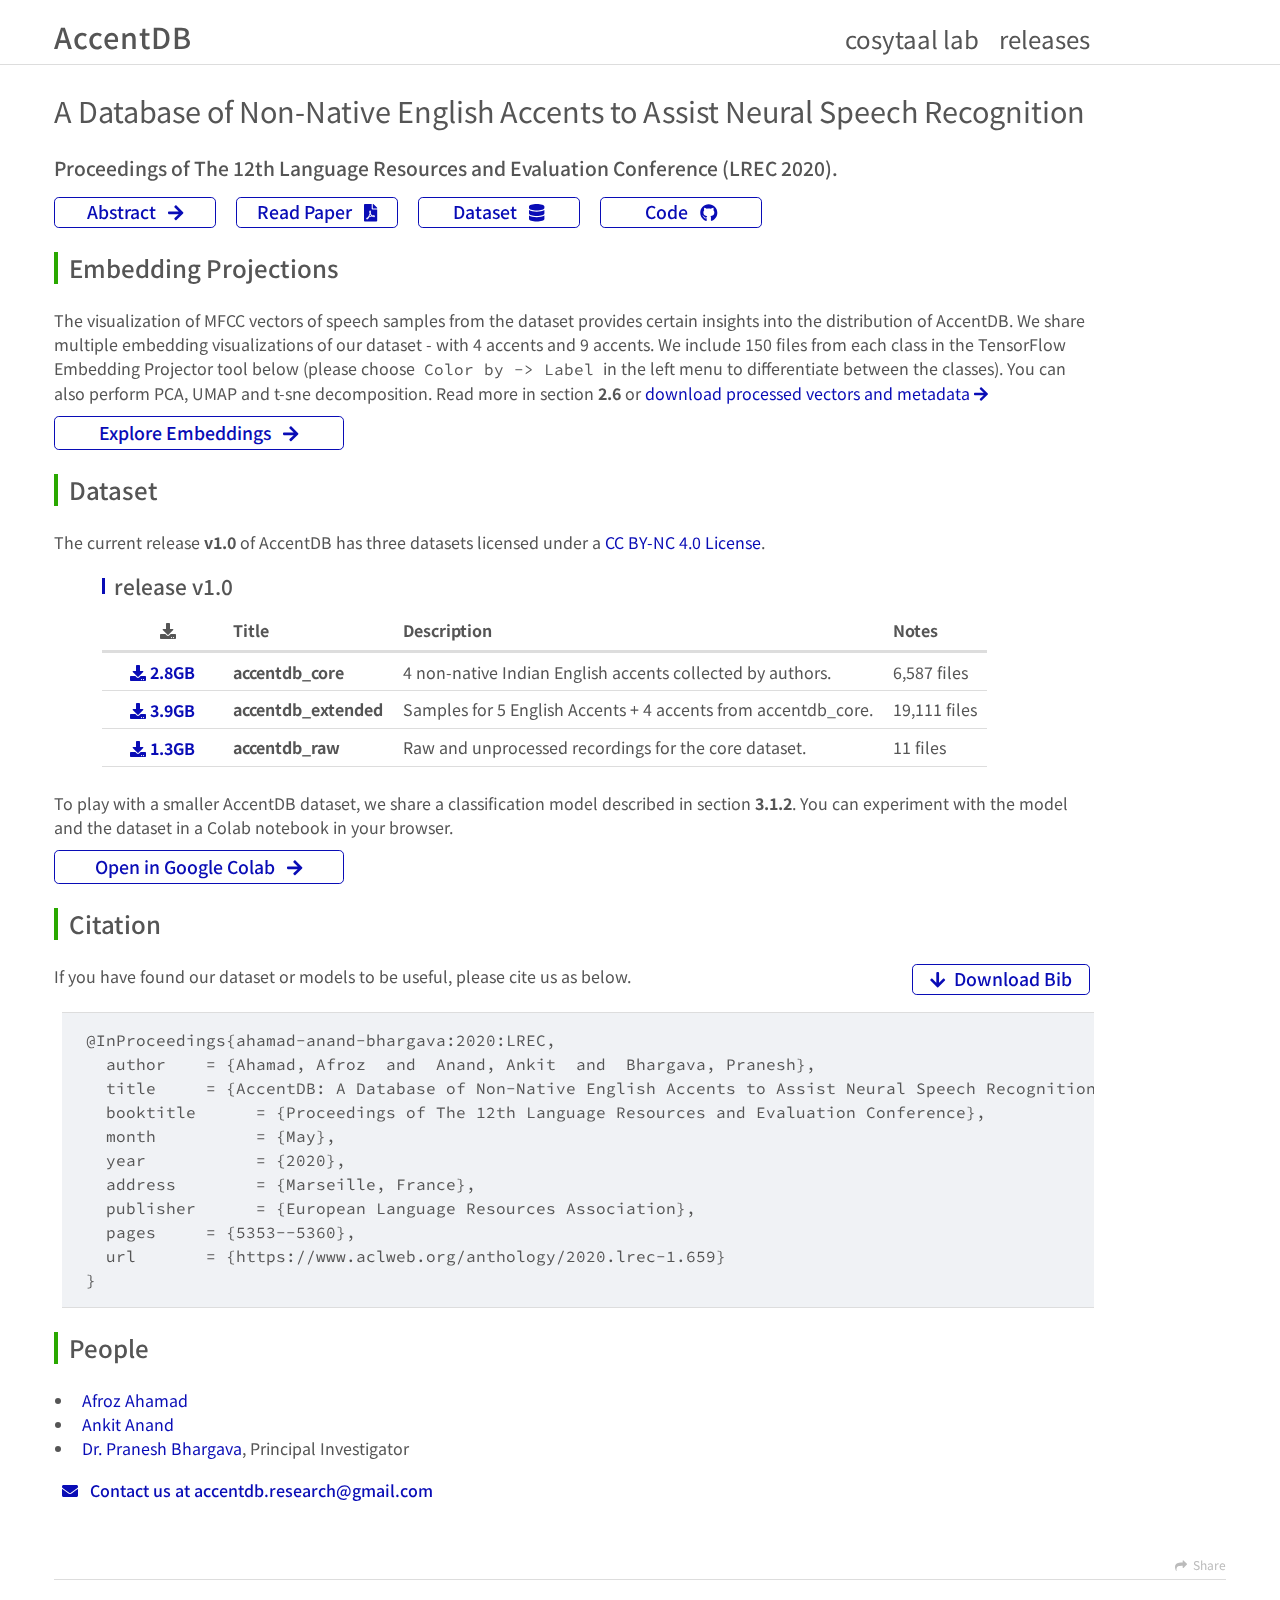
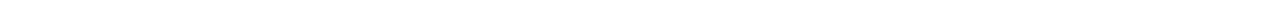
==== commit 15f7280b: "Site updated: 2020-06-01 20:51:43" ====
--- a/about/index.html
+++ b/about/index.html
@@ -4,16 +4,16 @@
   <meta charset="utf-8">
   
 <!-- Google Analytics -->
-<script type="text/javascript">
-(function(i,s,o,g,r,a,m){i['GoogleAnalyticsObject']=r;i[r]=i[r]||function(){
-(i[r].q=i[r].q||[]).push(arguments)},i[r].l=1*new Date();a=s.createElement(o),
-m=s.getElementsByTagName(o)[0];a.async=1;a.src=g;m.parentNode.insertBefore(a,m)
-})(window,document,'script','//www.google-analytics.com/analytics.js','ga');
-
-ga('create', 'UA-130229762-1', 'auto');
-ga('send', 'pageview');
-
+<!-- Global site tag (gtag.js) - Google Analytics -->
+<script async src="https://www.googletagmanager.com/gtag/js?id=UA-130229762-2"></script>
+<script>
+  window.dataLayer = window.dataLayer || [];
+  function gtag(){dataLayer.push(arguments);}
+  gtag('js', new Date());
+
+  gtag('config', 'UA-130229762-2');
 </script>
+<!-- End Google Analytics -->
 <!-- End Google Analytics -->
 
 
@@ -27,7 +27,7 @@
 <meta property="og:site_name" content="AccentDB">
 <meta property="og:description" content="A Database of Non-Native English Accents to Assist Neural Speech Recognition">
 <meta property="og:locale" content="en">
-<meta property="og:updated_time" content="2020-06-01T14:56:16.187Z">
+<meta property="og:updated_time" content="2020-06-01T15:20:36.749Z">
 <meta name="twitter:card" content="summary">
   
     <link rel="alternate" href="/atom.xml" title="AccentDB" type="application/atom+xml">
@@ -576,7 +576,7 @@
       
     </div>
     <footer class="article-footer">
-      <a data-url="https://accentdb.github.io/about/index.html" data-id="ckawmlbwq0000uacrd6qdg0rl" class="article-share-link">Share</a>
+      <a data-url="https://accentdb.github.io/about/index.html" data-id="ckawn4olk0000zocrcyofdr91" class="article-share-link">Share</a>
       
       
     </footer>
--- a/css/style.css
+++ b/css/style.css
@@ -713,28 +713,28 @@
   transition: 0.3s;
 }
 .article-entry a.button-contact {
+  margin-top: -1rem;
   display: inline-block;
   font-weight: 500;
   text-spacing: 2px;
-  font-size: 1.1rem;
-  color: #090cb6;
-  width: 30rem;
-  height: 2rem;
+  font-size: 1rem;
+  color: #090cb6;
+  width: 24rem;
+  height: 1.6rem;
   border-radius: 0.3rem;
   background-color: #fff;
   text-align: center;
   vertical-align: middle;
-  line-height: 2rem;
-  border: 0.1rem solid #090cb6;
+  line-height: 1.6rem;
+  border: 0.1rem solid #fff;
 }
 .article-entry a.button-contact:hover {
   cursor: pointer;
-  background-color: #090cb6;
-  color: #fff;
   -webkit-transition: 0.3s;
   -moz-transition: 0.3s;
   -ms-transition: 0.3s;
   transition: 0.3s;
+  border: 0.1rem solid #090cb6;
 }
 .article-entry a.button-bib {
   display: inline-block;
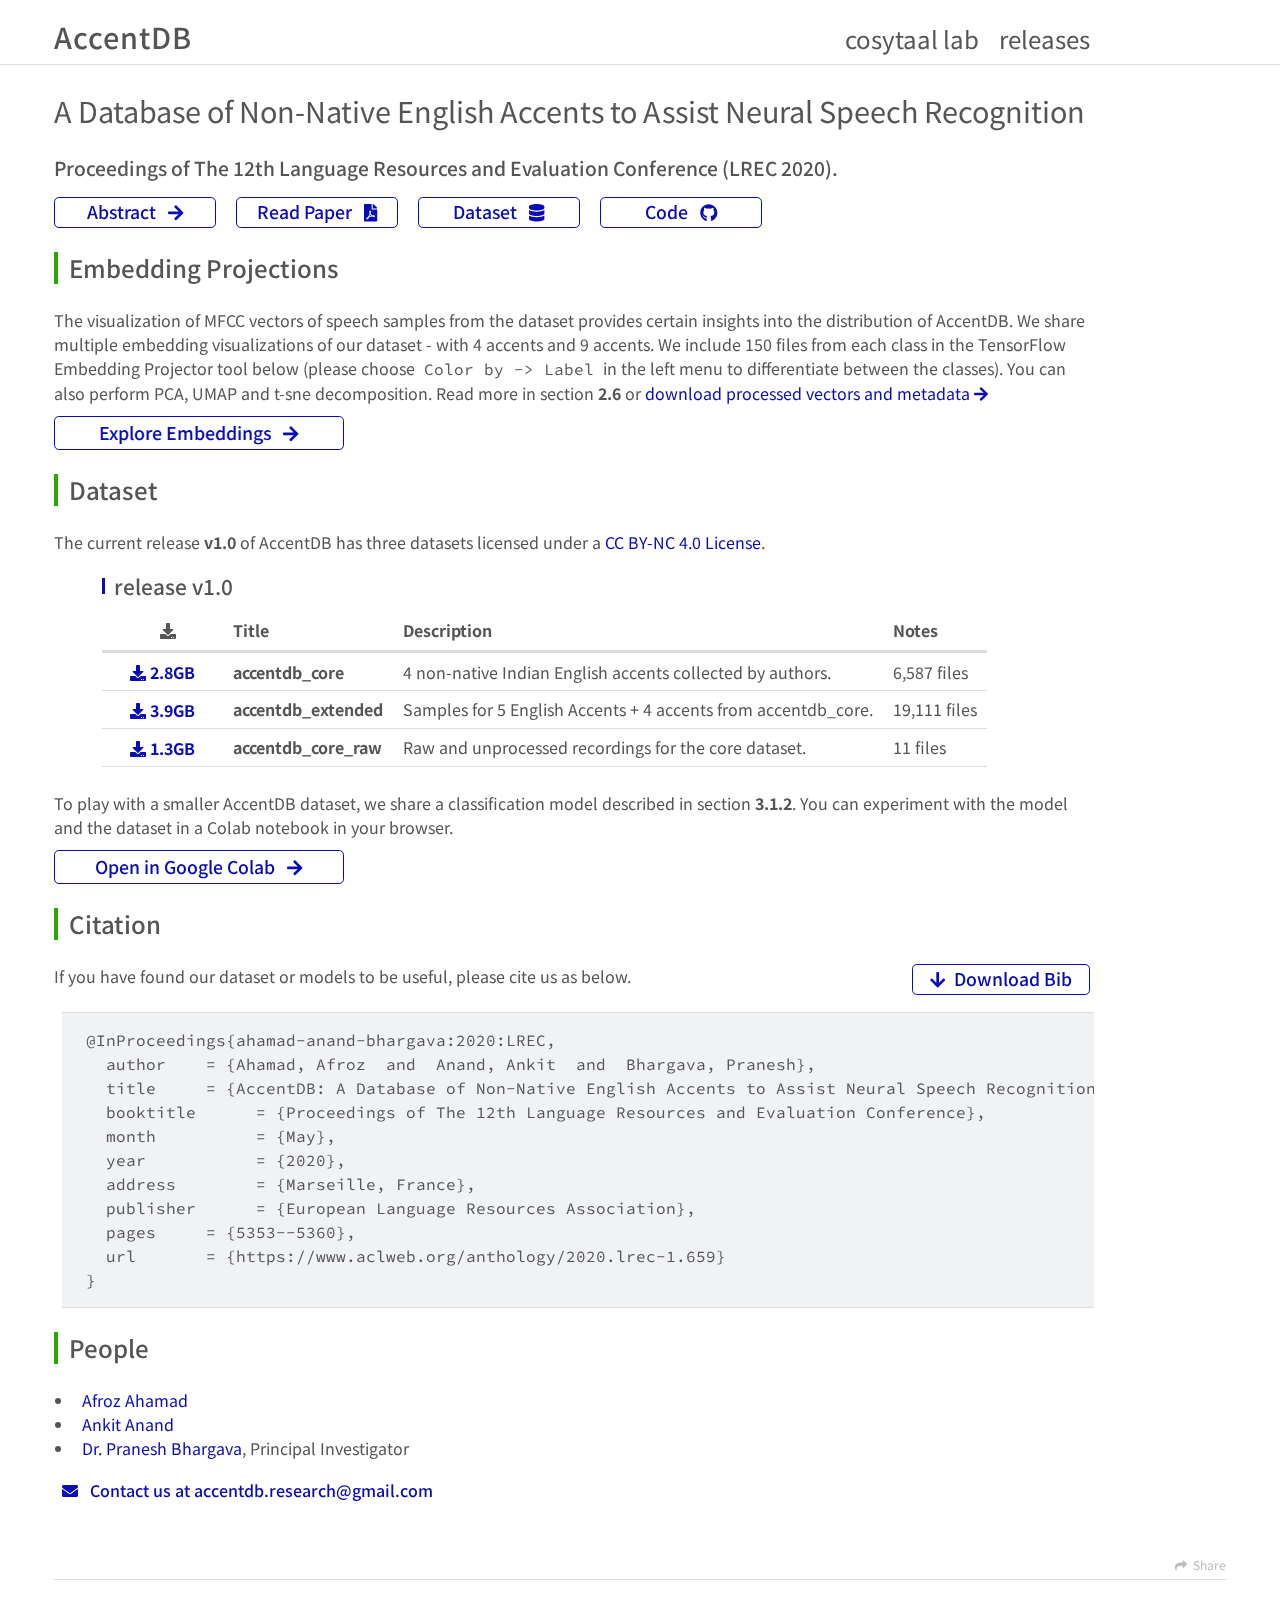
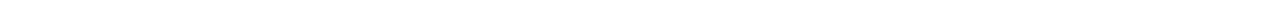
==== commit 46413e11: "fix core_raw dataset path" ====
--- a/about/index.html
+++ b/about/index.html
@@ -3,7 +3,6 @@
 <head>
   <meta charset="utf-8">
   
-<!-- Google Analytics -->
 <!-- Global site tag (gtag.js) - Google Analytics -->
 <script async src="https://www.googletagmanager.com/gtag/js?id=UA-130229762-2"></script>
 <script>
@@ -13,8 +12,6 @@
 
   gtag('config', 'UA-130229762-2');
 </script>
-<!-- End Google Analytics -->
-<!-- End Google Analytics -->
 
 
   
@@ -27,7 +24,7 @@
 <meta property="og:site_name" content="AccentDB">
 <meta property="og:description" content="A Database of Non-Native English Accents to Assist Neural Speech Recognition">
 <meta property="og:locale" content="en">
-<meta property="og:updated_time" content="2020-06-01T15:20:36.749Z">
+<meta property="og:updated_time" content="2020-06-01T15:36:43.523Z">
 <meta name="twitter:card" content="summary">
   
     <link rel="alternate" href="/atom.xml" title="AccentDB" type="application/atom+xml">
@@ -105,8 +102,8 @@
 <td align="right">19,111 files</td>
 </tr>
 <tr>
-<td align="center"><a class="button-download" href="https://drive.google.com/file/d/1oiqrlNo-rjktvkvvmt4U5x2j82Z71a2n/view" target="_blank" rel="noopener"> <svg aria-hidden="true" focusable="false" data-prefix="fas" data-icon="download" class="svg-inline--fa fa-download fa-w-16" role="img" xmlns="http://www.w3.org/2000/svg" viewBox="0 0 512 512"><path fill="currentColor" d="M216 0h80c13.3 0 24 10.7 24 24v168h87.7c17.8 0 26.7 21.5 14.1 34.1L269.7 378.3c-7.5 7.5-19.8 7.5-27.3 0L90.1 226.1c-12.6-12.6-3.7-34.1 14.1-34.1H192V24c0-13.3 10.7-24 24-24zm296 376v112c0 13.3-10.7 24-24 24H24c-13.3 0-24-10.7-24-24V376c0-13.3 10.7-24 24-24h146.7l49 49c20.1 20.1 52.5 20.1 72.6 0l49-49H488c13.3 0 24 10.7 24 24zm-124 88c0-11-9-20-20-20s-20 9-20 20 9 20 20 20 20-9 20-20zm64 0c0-11-9-20-20-20s-20 9-20 20 9 20 20 20 20-9 20-20z"></path></svg> <strong>1.3GB</strong> </a></td>
-<td align="left"><strong>accentdb_raw</strong></td>
+<td align="center"><a class="button-download" href="https://alumnibitspilaniacin-my.sharepoint.com/:u:/g/personal/f20150119h_alumni_bits-pilani_ac_in/EamOVDcBllZLhipYRMl03QsBByLVfFSP54pPEgreaesUtQ?e=AzsY7f" target="_blank" rel="noopener"> <svg aria-hidden="true" focusable="false" data-prefix="fas" data-icon="download" class="svg-inline--fa fa-download fa-w-16" role="img" xmlns="http://www.w3.org/2000/svg" viewBox="0 0 512 512"><path fill="currentColor" d="M216 0h80c13.3 0 24 10.7 24 24v168h87.7c17.8 0 26.7 21.5 14.1 34.1L269.7 378.3c-7.5 7.5-19.8 7.5-27.3 0L90.1 226.1c-12.6-12.6-3.7-34.1 14.1-34.1H192V24c0-13.3 10.7-24 24-24zm296 376v112c0 13.3-10.7 24-24 24H24c-13.3 0-24-10.7-24-24V376c0-13.3 10.7-24 24-24h146.7l49 49c20.1 20.1 52.5 20.1 72.6 0l49-49H488c13.3 0 24 10.7 24 24zm-124 88c0-11-9-20-20-20s-20 9-20 20 9 20 20 20 20-9 20-20zm64 0c0-11-9-20-20-20s-20 9-20 20 9 20 20 20 20-9 20-20z"></path></svg> <strong>1.3GB</strong> </a></td>
+<td align="left"><strong>accentdb_core_raw</strong></td>
 <td align="left">Raw and unprocessed recordings for the core dataset.</td>
 <td align="right">11 files</td>
 </tr>
@@ -117,7 +114,7 @@
 
 <h2 id="People"><a href="#People" class="headerlink" title="People"></a>People</h2><ul>
 <li>&nbsp; <a href="https://afrozsahamad.com/" target="_blank" rel="noopener">Afroz Ahamad</a></li>
-<li>&nbsp; <a href="https://github.com/ankit0905" target="_blank" rel="noopener">Ankit Anand</a></li>
+<li>&nbsp; <a href="https://www.linkedin.com/in/ankit-a-5b31b5114/" target="_blank" rel="noopener">Ankit Anand</a></li>
 <li>&nbsp; <a href="https://universe.bits-pilani.ac.in/hyderabad/praneshbhargava/Profile" target="_blank" rel="noopener">Dr. Pranesh Bhargava</a>, Principal Investigator</li>
 </ul>
 <p><a class="button-contact" href="mailto:accentdb.research@gmail.com" target="_blank" rel="noopener"> <svg aria-hidden="true" focusable="false" data-prefix="fas" data-icon="envelope" class="svg-inline--fa fa-envelope fa-w-16" role="img" xmlns="http://www.w3.org/2000/svg" viewBox="0 0 512 512"><path fill="currentColor" d="M502.3 190.8c3.9-3.1 9.7-.2 9.7 4.7V400c0 26.5-21.5 48-48 48H48c-26.5 0-48-21.5-48-48V195.6c0-5 5.7-7.8 9.7-4.7 22.4 17.4 52.1 39.5 154.1 113.6 21.1 15.4 56.7 47.8 92.2 47.6 35.7.3 72-32.8 92.3-47.6 102-74.1 131.6-96.3 154-113.7zM256 320c23.2.4 56.6-29.2 73.4-41.4 132.7-96.3 142.8-104.7 173.4-128.7 5.8-4.5 9.2-11.5 9.2-18.9v-19c0-26.5-21.5-48-48-48H48C21.5 64 0 85.5 0 112v19c0 7.4 3.4 14.3 9.2 18.9 30.6 23.9 40.7 32.4 173.4 128.7 16.8 12.2 50.2 41.8 73.4 41.4z"></path></svg> &nbsp; Contact us at accentdb.research@gmail.com </a></p>
@@ -576,7 +573,7 @@
       
     </div>
     <footer class="article-footer">
-      <a data-url="https://accentdb.github.io/about/index.html" data-id="ckawn4olk0000zocrcyofdr91" class="article-share-link">Share</a>
+      <a data-url="https://accentdb.github.io/about/index.html" data-id="ckawnp6t50000c8cr9cc07jur" class="article-share-link">Share</a>
       
       
     </footer>
